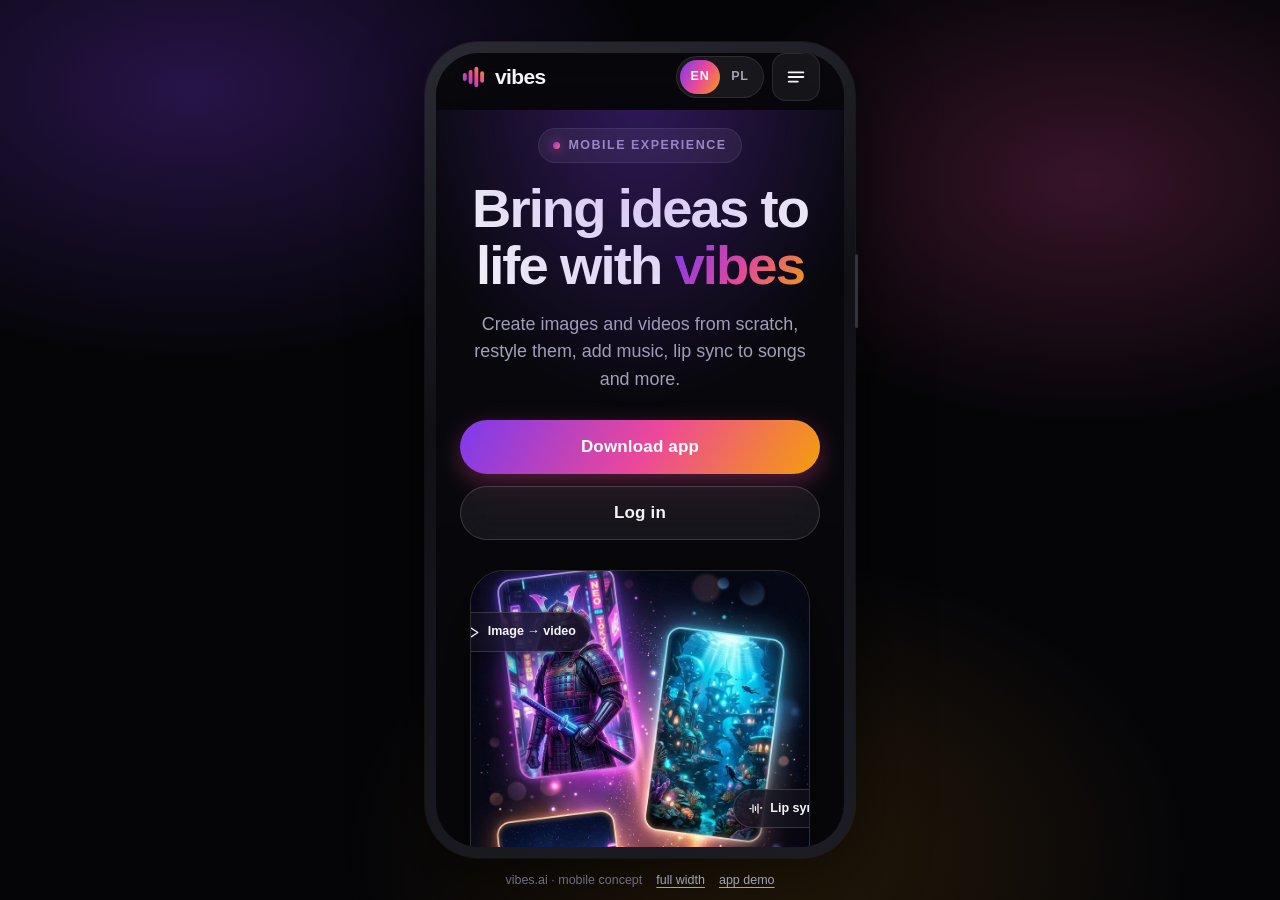
==== index.html @ 52ef62ce "Mobile-first rebuild of vibes.ai: landing + interactive app mock (EN/PL, PWA) - index.html: mobile l" ====
<!doctype html>
<html lang="en">
<head>
  <meta charset="utf-8" />
  <meta name="viewport" content="width=device-width, initial-scale=1, viewport-fit=cover" />
  <title>Vibes — bring ideas to life with vibes · mobile</title>
  <meta name="description" content="Vibes on your phone: create images and videos from scratch, restyle them, add music, lip sync to songs and more." />
  <meta name="theme-color" content="#08080c" />
  <meta name="color-scheme" content="dark" />

  <!-- PWA / home-screen -->
  <link rel="manifest" href="manifest.webmanifest" />
  <link rel="icon" type="image/png" sizes="192x192" href="images/icon-192.png" />
  <link rel="apple-touch-icon" href="images/apple-touch-icon.png" />
  <meta name="mobile-web-app-capable" content="yes" />
  <meta name="apple-mobile-web-app-capable" content="yes" />
  <meta name="apple-mobile-web-app-status-bar-style" content="black-translucent" />
  <meta name="apple-mobile-web-app-title" content="Vibes" />

  <!-- Social -->
  <meta property="og:type" content="website" />
  <meta property="og:title" content="Vibes — bring ideas to life with vibes" />
  <meta property="og:description" content="Create images and videos from scratch, restyle them, add music, lip sync to songs and more. Now mobile-first." />
  <meta property="og:image" content="images/hero.jpg" />

  <link rel="preload" as="image" href="images/hero.jpg" fetchpriority="high" />
  <link rel="stylesheet" href="css/base.css" />
  <link rel="stylesheet" href="css/landing.css" />
  <script defer src="js/i18n.js"></script>
  <script defer src="js/frame.js"></script>
  <script defer src="js/main.js"></script>
</head>

<body data-title-key="doc.title">
  <a class="skip-link" href="#main" data-i18n="skip">Skip to content</a>

  <div class="frame-stage">
    <div class="device">
      <div class="device__screen">

        <!-- ================= Top bar ================= -->
        <header class="topbar">
          <a class="brand" href="#top" aria-label="Vibes — home">
            <svg viewBox="0 0 32 32" fill="none" aria-hidden="true">
              <defs>
                <linearGradient id="lgTop" x1="2" y1="30" x2="30" y2="2" gradientUnits="userSpaceOnUse">
                  <stop stop-color="#7c3aed"/><stop offset=".55" stop-color="#ec4899"/><stop offset="1" stop-color="#f59e0b"/>
                </linearGradient>
              </defs>
              <rect x="3.5" y="11" width="4.8" height="10" rx="2.4" fill="url(#lgTop)"/>
              <rect x="10.6" y="7.5" width="4.8" height="17" rx="2.4" fill="url(#lgTop)"/>
              <rect x="17.7" y="3.5" width="4.8" height="25" rx="2.4" fill="url(#lgTop)"/>
              <rect x="24.8" y="9" width="4.8" height="14" rx="2.4" fill="url(#lgTop)"/>
            </svg>
            <span class="brand__word">vibes</span>
          </a>

          <div class="topbar__actions">
            <div class="lang" role="group" aria-label="Language / Język">
              <button type="button" data-lang="en" aria-pressed="true">EN</button>
              <button type="button" data-lang="pl" aria-pressed="false">PL</button>
            </div>
            <button class="icon-btn" id="menuBtn" type="button" data-i18n-aria="topbar.menuAria" aria-label="Open menu">
              <svg viewBox="0 0 24 24" fill="none" stroke="currentColor" stroke-width="2" stroke-linecap="round" aria-hidden="true">
                <path d="M4 7h16M4 12h16M4 17h10"/>
              </svg>
            </button>
          </div>

          <div class="progress" aria-hidden="true"><i></i></div>
        </header>

        <main id="main">
          <!-- ================= Hero ================= -->
          <section class="hero" id="top">
            <span class="hero__kicker reveal"><i class="dot" aria-hidden="true"></i><span data-i18n="hero.kicker">Mobile experience</span></span>
            <h1 class="reveal" data-i18n-html="hero.title">Bring ideas to life with <span class="grad-text">vibes</span></h1>
            <p class="reveal" data-i18n="hero.sub">Create images and videos from scratch, restyle them, add music, lip sync to songs and more.</p>

            <div class="hero__cta reveal">
              <a class="btn btn--primary" href="#download" data-i18n="hero.ctaDownload">Download app</a>
              <a class="btn btn--ghost" href="app.html" data-i18n="hero.ctaLogin">Log in</a>
            </div>

            <figure class="hero__art reveal">
              <span class="float-chip float-chip--1">
                <svg viewBox="0 0 24 24" fill="none" stroke="currentColor" stroke-width="2" stroke-linecap="round" stroke-linejoin="round" aria-hidden="true"><path d="M5 3l14 9-14 9V3z"/></svg>
                <span data-i18n="hero.chip1">Image → video</span>
              </span>
              <span class="float-chip float-chip--2">
                <svg viewBox="0 0 24 24" fill="none" stroke="currentColor" stroke-width="2" stroke-linecap="round" aria-hidden="true"><path d="M3 12h2m3-6v12m4-9v6m4-10v14m4-8h2"/></svg>
                <span data-i18n="hero.chip2">Lip sync</span>
              </span>
              <span class="float-chip float-chip--3">
                <svg viewBox="0 0 24 24" fill="none" stroke="currentColor" stroke-width="2" stroke-linecap="round" stroke-linejoin="round" aria-hidden="true"><path d="M9 18V5l10-2v13"/><circle cx="6.5" cy="18" r="2.5"/><circle cx="16.5" cy="16" r="2.5"/></svg>
                <span data-i18n="hero.chip3">Add music</span>
              </span>
              <img src="images/hero.jpg" width="768" height="1376" alt="Collage of AI-generated scenes: neon samurai, underwater city, retro car and an astronaut" fetchpriority="high" decoding="async" />
            </figure>

            <div class="hero__scroll" aria-hidden="true">
              <span data-i18n="hero.scroll">Scroll</span>
              <svg viewBox="0 0 24 24" fill="none" stroke="currentColor" stroke-width="2" stroke-linecap="round" stroke-linejoin="round"><path d="M12 5v14m0 0l-6-6m6 6l6-6"/></svg>
            </div>
          </section>

          <!-- ================= Community rail ================= -->
          <section class="section" aria-labelledby="railTitle">
            <span class="section__label reveal" data-i18n="rail.label">Fresh from the community</span>
            <h2 id="railTitle" class="sr" data-i18n="rail.title">Community gallery</h2>
            <div class="rail reveal" role="list" aria-label="Community creations">
              <figure class="rail-card" role="listitem">
                <img src="images/feed-1.jpg" width="768" height="1376" loading="lazy" decoding="async" alt="Bioluminescent jellyfish drifting over a neon Tokyo street" />
                <figcaption><b data-i18n="rail.c1.t">Bioluminescent jellyfish over neon Tokyo</b><span class="vibe-tag" data-i18n="rail.tagVideo">Video</span></figcaption>
              </figure>
              <figure class="rail-card" role="listitem">
                <img src="images/feed-2.jpg" width="768" height="1376" loading="lazy" decoding="async" alt="Kitten in a spacesuit floating in a pastel nebula" />
                <figcaption><b data-i18n="rail.c2.t">Astronaut kitten in a pastel nebula</b><span class="vibe-tag" data-i18n="rail.tagImage">Image</span></figcaption>
              </figure>
              <figure class="rail-card" role="listitem">
                <img src="images/feed-3.jpg" width="768" height="1376" loading="lazy" decoding="async" alt="Chrome retro sports car on a sunset desert highway" />
                <figcaption><b data-i18n="rail.c3.t">Chrome coupe, sunset highway</b><span class="vibe-tag" data-i18n="rail.tagVideo">Video</span></figcaption>
              </figure>
              <figure class="rail-card" role="listitem">
                <img src="images/feed-4.jpg" width="768" height="1376" loading="lazy" decoding="async" alt="Iridescent crystal flower blooming on black background" />
                <figcaption><b data-i18n="rail.c4.t">Crystal bloom, macro</b><span class="vibe-tag" data-i18n="rail.tagImage">Image</span></figcaption>
              </figure>
            </div>
            <div class="rail-dots" aria-hidden="true"></div>
            <p class="swipe-hint" data-i18n="rail.hint">Swipe to explore</p>
          </section>

          <!-- ================= Ingredients ================= -->
          <section class="section" id="ingredients" aria-labelledby="f1t">
            <span class="section__label reveal" data-i18n="f1.label">Ingredients</span>
            <h2 id="f1t" class="reveal" data-i18n="f1.title">Create and reuse ingredients</h2>
            <p class="lead reveal" data-i18n="f1.text">Match the look and feel of any image or video by referencing the style, character or object. Turn references into reusable ingredients for a consistent story.</p>
            <figure class="section__media reveal">
              <img src="images/ingredients.jpg" width="1408" height="768" loading="lazy" decoding="async" alt="The same red-haired character rendered in four consistent styles" />
            </figure>
            <div class="chips reveal">
              <span class="chip" data-i18n="f1.chip1">Style match</span>
              <span class="chip" data-i18n="f1.chip2">Characters</span>
              <span class="chip" data-i18n="f1.chip3">Objects</span>
              <span class="chip" data-i18n="f1.chip4">Reusable</span>
            </div>
          </section>

          <!-- ================= Timeline ================= -->
          <section class="section" id="timeline" aria-labelledby="f2t">
            <span class="section__label reveal" data-i18n="f2.label">Timeline</span>
            <h2 id="f2t" class="reveal" data-i18n="f2.title">Get more precision and control</h2>
            <p class="lead reveal" data-i18n="f2.text">Realize your vision by creating cinematic media and stitching together images, videos, text, music, voiceover and more.</p>
            <figure class="section__media reveal">
              <img src="images/timeline.jpg" width="1408" height="768" loading="lazy" decoding="async" alt="Mobile editing timeline with filmstrip clips and audio waveform" />
            </figure>
            <div class="chips reveal">
              <span class="chip" data-i18n="f2.chip1">Images</span>
              <span class="chip" data-i18n="f2.chip2">Video</span>
              <span class="chip" data-i18n="f2.chip3">Text</span>
              <span class="chip" data-i18n="f2.chip4">Music</span>
              <span class="chip" data-i18n="f2.chip5">Voiceover</span>
            </div>
          </section>

          <!-- ================= Workflows ================= -->
          <section class="section" id="workflows" aria-labelledby="f3t">
            <span class="section__label reveal" data-i18n="f3.label">Workflows</span>
            <h2 id="f3t" class="reveal" data-i18n="f3.title">Streamline your workflows</h2>
            <p class="lead reveal" data-i18n="f3.text">Use tools built for creators, with creators. Optimize your workflow with a projects-based layout. Once you’re ready, share your creations on the Vibes app.</p>
            <figure class="section__media reveal">
              <img src="images/workflows.jpg" width="1408" height="768" loading="lazy" decoding="async" alt="Phone showing a dark projects dashboard with artwork thumbnails" />
            </figure>
            <div class="chips reveal">
              <span class="chip" data-i18n="f3.chip1">Projects</span>
              <span class="chip" data-i18n="f3.chip2">Sharing</span>
              <span class="chip" data-i18n="f3.chip3">Creator tools</span>
            </div>
          </section>

          <!-- ================= Mobile perks ================= -->
          <section class="section" id="mobile" aria-labelledby="pk">
            <span class="section__label reveal" data-i18n="perks.label">Built for phones</span>
            <h2 id="pk" class="reveal" data-i18n="perks.title">A mobile experience, not a shrunken site</h2>
            <p class="lead reveal" data-i18n="perks.sub">Every screen is designed thumb-first: reachable controls, native gestures and zero hover-only tricks.</p>

            <div class="perks">
              <article class="perk reveal">
                <span class="perk__icon" aria-hidden="true">
                  <svg viewBox="0 0 24 24" fill="none" stroke="currentColor" stroke-width="1.8" stroke-linecap="round" stroke-linejoin="round"><path d="M8 13V5.5a1.5 1.5 0 013 0V12m0-1.5a1.5 1.5 0 013 0V12m0-1a1.5 1.5 0 013 0v3.5a6 6 0 01-6 6h-1.6a6 6 0 01-4.7-2.3L4 15.4a1.6 1.6 0 012.5-2L8 15"/></svg>
                </span>
                <div><h3 data-i18n="perks.p1t">One-thumb reach</h3><p data-i18n="perks.p1d">Primary actions live in the thumb zone — a bottom bar and generous 48 px touch targets.</p></div>
              </article>
              <article class="perk reveal">
                <span class="perk__icon" aria-hidden="true">
                  <svg viewBox="0 0 24 24" fill="none" stroke="currentColor" stroke-width="1.8" stroke-linecap="round" stroke-linejoin="round"><path d="M4 8h12m0 0l-3-3m3 3l-3 3M20 16H8m0 0l3-3m-3 3l3 3"/></svg>
                </span>
                <div><h3 data-i18n="perks.p2t">Swipe-native</h3><p data-i18n="perks.p2d">Feeds and carousels use native scroll snapping with momentum; nothing depends on hover.</p></div>
              </article>
              <article class="perk reveal">
                <span class="perk__icon" aria-hidden="true">
                  <svg viewBox="0 0 24 24" fill="none" stroke="currentColor" stroke-width="1.8" stroke-linecap="round" stroke-linejoin="round"><path d="M12 3v12m0 0l-4-4m4 4l4-4M4 17v2a2 2 0 002 2h12a2 2 0 002-2v-2"/></svg>
                </span>
                <div><h3 data-i18n="perks.p3t">Installable</h3><p data-i18n="perks.p3d">Add Vibes to your home screen for a full-screen, app-like experience — it even works offline.</p></div>
              </article>
              <article class="perk reveal">
                <span class="perk__icon" aria-hidden="true">
                  <svg viewBox="0 0 24 24" fill="none" stroke="currentColor" stroke-width="1.8" stroke-linecap="round" stroke-linejoin="round"><rect x="7" y="2.5" width="10" height="19" rx="3"/><path d="M10.5 4.5h3"/></svg>
                </span>
                <div><h3 data-i18n="perks.p4t">Notch-aware</h3><p data-i18n="perks.p4d">Layout respects safe-area insets, notches and rotates gracefully to landscape.</p></div>
              </article>
            </div>
          </section>

          <!-- ================= App demo ================= -->
          <section class="section" id="demo" aria-labelledby="dt">
            <div class="demo-card reveal">
              <span class="section__label" data-i18n="demo.label">Live demo</span>
              <h2 id="dt" data-i18n="demo.title">Try the mobile app right now</h2>
              <p data-i18n="demo.text">An interactive mock of the Vibes app: a snapping feed, a create screen with a simulated render, projects and a profile — all in your browser.</p>
              <a class="btn btn--primary" href="app.html" data-i18n="demo.cta">Open app demo</a>
              <span class="demo-card__phone" aria-hidden="true"><img src="images/feed-2.jpg" width="768" height="1376" loading="lazy" alt="" /></span>
            </div>
          </section>

          <!-- ================= Final CTA ================= -->
          <section class="cta" id="download" aria-labelledby="ct">
            <h2 id="ct" class="reveal" data-i18n="cta.title">Welcome to Vibes.ai</h2>
            <p class="reveal" data-i18n="cta.sub">Your pocket studio for images, video and sound.</p>
            <a class="btn btn--primary btn--block reveal" href="app.html" data-i18n="cta.btn">Download app</a>
            <div class="cta__stores reveal"><span data-i18n="cta.stores">iOS · Android · Web</span></div>
          </section>
        </main>

        <!-- ================= Footer ================= -->
        <footer class="footer">
          <nav class="footer__grid" aria-label="Footer">
            <a href="#" data-i18n="footer.privacy">Privacy</a>
            <a href="#" data-i18n="footer.terms">Terms</a>
            <a href="#" data-i18n="footer.cookies">Cookies</a>
            <a href="#" data-i18n="footer.help">Help</a>
          </nav>
          <p class="footer__note" data-i18n="footer.note">Unofficial mobile concept of vibes.ai built as a demo. Not affiliated with Meta.</p>
          <p class="footer__meta">
            <svg viewBox="0 0 32 32" fill="none" aria-hidden="true">
              <rect x="3.5" y="11" width="4.8" height="10" rx="2.4" fill="#6d6d80"/>
              <rect x="10.6" y="7.5" width="4.8" height="17" rx="2.4" fill="#6d6d80"/>
              <rect x="17.7" y="3.5" width="4.8" height="25" rx="2.4" fill="#6d6d80"/>
              <rect x="24.8" y="9" width="4.8" height="14" rx="2.4" fill="#6d6d80"/>
            </svg>
            <span data-i18n="footer.rights">© 2026 Vibes. All rights reserved.</span>
          </p>
        </footer>

        <!-- ================= Sticky dock ================= -->
        <div class="dock" role="region" aria-label="Download">
          <div class="dock__inner">
            <a class="btn btn--primary" href="#download" data-i18n="dock.btn">Download app</a>
            <span class="dock__note" data-i18n="dock.note">Free</span>
          </div>
        </div>

        <!-- ================= Cookie sheet ================= -->
        <div class="cookie" hidden role="region" aria-label="Cookies">
          <div class="cookie__panel">
            <p data-i18n-html="cookie.text">We use cookies that are essential to operate and provide our services. Learn more about our <a href="#" rel="noopener">Cookies Notice</a>.</p>
            <div class="cookie__actions">
              <button class="btn btn--primary" type="button" data-cookie-accept data-i18n="cookie.btn">Continue</button>
            </div>
          </div>
        </div>

      </div><!-- /.device__screen -->
    </div><!-- /.device -->
  </div><!-- /.frame-stage -->

  <!-- ================= Menu sheet ================= -->
  <div class="sheet" id="menuSheet" hidden>
    <div class="sheet__backdrop" data-close></div>
    <div class="sheet__panel" role="dialog" aria-modal="true" aria-label="Menu">
      <div class="sheet__head">
        <span class="brand__word grad-text">vibes</span>
        <button class="icon-btn" type="button" data-close aria-label="Close menu">
          <svg viewBox="0 0 24 24" fill="none" stroke="currentColor" stroke-width="2" stroke-linecap="round" aria-hidden="true"><path d="M6 6l12 12M18 6L6 18"/></svg>
        </button>
      </div>
      <nav aria-label="Main">
        <a href="#ingredients"><span data-i18n="f1.label">Ingredients</span><svg viewBox="0 0 24 24" fill="none" stroke="currentColor" stroke-width="2" stroke-linecap="round" stroke-linejoin="round" aria-hidden="true"><path d="M9 6l6 6-6 6"/></svg></a>
        <a href="#timeline"><span data-i18n="f2.label">Timeline</span><svg viewBox="0 0 24 24" fill="none" stroke="currentColor" stroke-width="2" stroke-linecap="round" stroke-linejoin="round" aria-hidden="true"><path d="M9 6l6 6-6 6"/></svg></a>
        <a href="#workflows"><span data-i18n="f3.label">Workflows</span><svg viewBox="0 0 24 24" fill="none" stroke="currentColor" stroke-width="2" stroke-linecap="round" stroke-linejoin="round" aria-hidden="true"><path d="M9 6l6 6-6 6"/></svg></a>
        <a href="#mobile"><span data-i18n="perks.label">Built for phones</span><svg viewBox="0 0 24 24" fill="none" stroke="currentColor" stroke-width="2" stroke-linecap="round" stroke-linejoin="round" aria-hidden="true"><path d="M9 6l6 6-6 6"/></svg></a>
        <a href="app.html"><span data-i18n="demo.cta">Open app demo</span><svg viewBox="0 0 24 24" fill="none" stroke="currentColor" stroke-width="2" stroke-linecap="round" stroke-linejoin="round" aria-hidden="true"><path d="M9 6l6 6-6 6"/></svg></a>
      </nav>
      <div class="sheet__foot">
        <div class="sheet__lang">
          <span data-i18n="menu.langLabel">Language</span>
          <div class="lang" role="group" aria-label="Language / Język">
            <button type="button" data-lang="en" aria-pressed="true">EN</button>
            <button type="button" data-lang="pl" aria-pressed="false">PL</button>
          </div>
        </div>
        <a class="btn btn--ghost" href="#" data-i18n="menu.login">Log in</a>
        <a class="btn btn--primary" href="#download" data-close data-i18n="menu.download">Download app</a>
      </div>
    </div>
  </div>

  <div class="frame-caption" aria-hidden="true">
    <span>vibes.ai · mobile concept</span>
    <a href="?noframe=1">full width</a>
    <a href="app.html">app demo</a>
  </div>
</body>
</html>
---- css/base.css ----
/* ==========================================================================
   Vibes · Mobile — base.css
   Design tokens, reset, shared components and the desktop "phone frame".
   Mobile-first: the base rules ARE the phone layout. Larger screens only
   add the device bezel around the very same layout.
   ========================================================================== */

/* ---------- Tokens ---------- */
:root {
  --bg: #08080c;
  --bg-elev: #0f0f16;
  --card: #14141d;
  --card-2: #1a1a26;
  --line: rgba(255, 255, 255, 0.09);
  --line-strong: rgba(255, 255, 255, 0.16);

  --text: #f5f5f8;
  --muted: #a2a2b6;
  --faint: #6d6d80;

  --v1: #7c3aed; /* violet  */
  --v2: #ec4899; /* magenta */
  --v3: #f59e0b; /* amber   */
  --grad: linear-gradient(120deg, var(--v1), var(--v2) 52%, var(--v3));
  --grad-soft: linear-gradient(120deg, rgba(124, 58, 237, 0.22), rgba(236, 72, 153, 0.18) 52%, rgba(245, 158, 11, 0.14));

  --r-sm: 12px;
  --r-md: 18px;
  --r-lg: 26px;
  --r-xl: 34px;

  --tap: 48px;               /* minimum touch target            */
  --gap: 16px;
  --pad: clamp(16px, 5vw, 24px);

  --safe-t: env(safe-area-inset-top, 0px);
  --safe-b: env(safe-area-inset-bottom, 0px);
  --safe-l: env(safe-area-inset-left, 0px);
  --safe-r: env(safe-area-inset-right, 0px);

  --shadow-1: 0 10px 30px rgba(0, 0, 0, 0.45);
  --shadow-2: 0 24px 70px rgba(0, 0, 0, 0.6);
  --blur: saturate(160%) blur(18px);

  --font: -apple-system, BlinkMacSystemFont, "Segoe UI Variable", "Segoe UI",
          Inter, Roboto, "Helvetica Neue", Arial, sans-serif;

  /* Desktop phone-frame geometry, written by js/main.js when framed. */
  --frame-top: 0px;
  --frame-left: 0px;
  --frame-w: 100vw;
  --frame-h: 100vh;
}

/* ---------- Reset-ish ---------- */
*, *::before, *::after { box-sizing: border-box; }

html {
  -webkit-text-size-adjust: 100%;
  text-size-adjust: 100%;
  scroll-behavior: smooth;
}

body {
  margin: 0;
  background: var(--bg);
  color: var(--text);
  font-family: var(--font);
  font-size: 16px;
  line-height: 1.55;
  -webkit-font-smoothing: antialiased;
  -webkit-tap-highlight-color: transparent;
  overflow-x: hidden;
}

img, svg, video { display: block; max-width: 100%; }

h1, h2, h3, p { margin: 0; }
ul { margin: 0; padding: 0; list-style: none; }
a { color: inherit; text-decoration: none; }
button { font: inherit; color: inherit; background: none; border: 0; padding: 0; cursor: pointer; }

:focus-visible {
  outline: 2px solid var(--v2);
  outline-offset: 3px;
  border-radius: 6px;
}

::selection { background: rgba(236, 72, 153, 0.4); }

@media (prefers-reduced-motion: reduce) {
  html { scroll-behavior: auto; }
  *, *::before, *::after {
    animation-duration: 0.001ms !important;
    animation-iteration-count: 1 !important;
    transition-duration: 0.001ms !important;
  }
}

/* Screen-reader only */
.sr {
  position: absolute; width: 1px; height: 1px;
  margin: -1px; padding: 0; border: 0;
  clip-path: inset(50%); overflow: hidden; white-space: nowrap;
}

.skip-link {
  position: fixed; top: 8px; left: 8px; z-index: 200;
  padding: 10px 16px; border-radius: 999px;
  background: var(--card-2); border: 1px solid var(--line-strong);
  transform: translateY(-200%);
  transition: transform 0.2s ease;
}
.skip-link:focus-visible { transform: none; }

/* ---------- Shared components ---------- */

/* Gradient text */
.grad-text {
  background: var(--grad);
  -webkit-background-clip: text;
  background-clip: text;
  color: transparent;
}

/* Buttons — 48px+ tall, thumb friendly */
.btn {
  display: inline-flex; align-items: center; justify-content: center; gap: 10px;
  min-height: var(--tap);
  padding: 12px 22px;
  border-radius: 999px;
  font-weight: 650; font-size: 16px; letter-spacing: 0.01em;
  transition: transform 0.15s ease, filter 0.2s ease, background-color 0.2s ease, border-color 0.2s ease;
  user-select: none; -webkit-user-select: none;
  touch-action: manipulation;
}
.btn:active { transform: scale(0.97); }

.btn--primary {
  background: var(--grad);
  color: #fff;
  box-shadow: 0 8px 24px rgba(236, 72, 153, 0.35);
}
.btn--primary:active { filter: brightness(1.12); }

.btn--ghost {
  background: rgba(255, 255, 255, 0.06);
  border: 1px solid var(--line-strong);
  backdrop-filter: var(--blur);
  -webkit-backdrop-filter: var(--blur);
}

.btn--block { width: 100%; }

/* Chips */
.chip {
  display: inline-flex; align-items: center; gap: 8px;
  min-height: 38px; padding: 8px 16px;
  border-radius: 999px;
  background: rgba(255, 255, 255, 0.06);
  border: 1px solid var(--line);
  font-size: 14px; font-weight: 550; color: var(--muted);
  white-space: nowrap;
}
.chip[aria-pressed="true"], .chip.is-on {
  background: var(--grad-soft);
  border-color: rgba(236, 72, 153, 0.55);
  color: var(--text);
}

/* Cards */
.card {
  background: linear-gradient(180deg, var(--card), var(--bg-elev));
  border: 1px solid var(--line);
  border-radius: var(--r-lg);
  overflow: hidden;
}

/* Language segmented control */
.lang {
  display: inline-flex; align-items: center;
  padding: 3px; border-radius: 999px;
  background: rgba(255, 255, 255, 0.07);
  border: 1px solid var(--line);
}
.lang button {
  min-width: 40px; min-height: 34px; padding: 0 10px;
  border-radius: 999px;
  font-size: 12.5px; font-weight: 700; letter-spacing: 0.06em;
  color: var(--muted);
  transition: background-color 0.2s ease, color 0.2s ease;
}
.lang button[aria-pressed="true"] {
  background: var(--grad);
  color: #fff;
}

/* Scroll reveal */
.reveal { opacity: 0; transform: translateY(22px); transition: opacity 0.6s ease, transform 0.6s cubic-bezier(0.2, 0.7, 0.2, 1); }
.reveal.is-in { opacity: 1; transform: none; }

/* Horizontal snap rail */
.rail {
  display: flex; gap: 12px;
  overflow-x: auto;
  scroll-snap-type: x mandatory;
  -webkit-overflow-scrolling: touch;
  overscroll-behavior-x: contain;
  scrollbar-width: none;
  padding: 4px var(--pad) 10px;
  margin-inline: calc(var(--pad) * -1);
}
.rail::-webkit-scrollbar { display: none; }
.rail > * { scroll-snap-align: center; flex: 0 0 min(72vw, 300px); }

.rail-dots { display: flex; justify-content: center; gap: 8px; margin-top: 14px; }
.rail-dots i {
  width: 7px; height: 7px; border-radius: 999px;
  background: var(--line-strong);
  transition: width 0.25s ease, background-color 0.25s ease;
}
.rail-dots i.is-on { width: 22px; background: var(--grad); }

/* ---------- Desktop phone frame ----------
   On wide screens the exact same mobile layout is presented inside a
   device bezel, so reviewers immediately see "this is the phone version".
   ?noframe=1 (html.no-frame) opts out.                            */
.framed body {
  height: 100vh;
  height: 100dvh;
  overflow: hidden;
  background:
    radial-gradient(60% 50% at 15% 10%, rgba(124, 58, 237, 0.28), transparent 60%),
    radial-gradient(50% 45% at 85% 20%, rgba(236, 72, 153, 0.22), transparent 60%),
    radial-gradient(55% 55% at 60% 95%, rgba(245, 158, 11, 0.14), transparent 60%),
    #050508;
}

.framed .frame-stage {
  height: 100vh;
  height: 100dvh;
  display: grid;
  place-items: center;
  gap: 0;
  padding: 18px;
}

.framed .device {
  position: relative;
  width: min(430px, 100%);
  height: min(920px, calc(100vh - 84px));
  height: min(920px, calc(100dvh - 84px));
  padding: 11px;
  border-radius: 54px;
  background: linear-gradient(160deg, #2a2a33, #101015 40%, #1c1c24);
  box-shadow: var(--shadow-2), 0 0 0 1px rgba(255, 255, 255, 0.08);
}
.framed .device::after {           /* side button */
  content: ""; position: absolute; right: -3px; top: 26%;
  width: 3px; height: 74px; border-radius: 3px;
  background: #33333d;
}
.framed .device__screen {
  height: 100%;
  border-radius: 43px;
  overflow-y: auto;
  overflow-x: hidden;
  overscroll-behavior: none;
  background: var(--bg);
  scrollbar-width: none;
  position: relative;
  isolation: isolate;
}
.framed .device__screen::-webkit-scrollbar { display: none; }

.framed .frame-caption {
  position: fixed; left: 0; right: 0; bottom: 10px;
  display: flex; justify-content: center; gap: 14px; align-items: center;
  font-size: 12.5px; color: var(--faint);
  pointer-events: none;
}
.framed .frame-caption a { pointer-events: auto; color: var(--muted); text-decoration: underline; text-underline-offset: 3px; }

/* Unframed (real phones): the stage is a transparent pass-through. */
.frame-stage { display: contents; }
.frame-caption { display: none; }
.framed .frame-caption { display: flex; }
---- css/landing.css ----
/* ==========================================================================
   Vibes · Mobile — landing.css
   The mobile-first marketing page (index.html).
   ========================================================================== */

/* ---------- Top bar ---------- */
.topbar {
  position: sticky; top: 0; z-index: 60;
  display: flex; align-items: center; justify-content: space-between; gap: 12px;
  min-height: calc(56px + var(--safe-t));
  padding: var(--safe-t) calc(var(--pad) + var(--safe-r)) 8px calc(var(--pad) + var(--safe-l));
  background: rgba(8,8,12,.78);
  background: color-mix(in srgb, var(--bg) 78%, transparent);
  backdrop-filter: var(--blur);
  -webkit-backdrop-filter: var(--blur);
  border-bottom: 1px solid transparent;
  transition: border-color 0.3s ease;
}
.topbar.is-stuck { border-bottom-color: var(--line); }

.brand { display: inline-flex; align-items: center; gap: 9px; min-height: var(--tap); }
.brand svg { width: 26px; height: 26px; }
.brand__word {
  font-size: 21px; font-weight: 800; letter-spacing: -0.03em;
}
.brand__word b { font-weight: 800; }

.topbar__actions { display: flex; align-items: center; gap: 8px; }

.icon-btn {
  display: inline-grid; place-items: center;
  width: var(--tap); height: var(--tap);
  border-radius: 14px;
  background: rgba(255, 255, 255, 0.06);
  border: 1px solid var(--line);
  transition: background-color 0.2s ease;
}
.icon-btn:active { background: rgba(255, 255, 255, 0.12); }
.icon-btn svg { width: 22px; height: 22px; }

/* scroll progress */
.progress {
  position: absolute; left: 0; right: 0; bottom: -1px; height: 2px;
  background: transparent;
}
.progress i {
  display: block; height: 100%; width: 0%;
  background: var(--grad);
  border-radius: 2px;
}

/* ---------- Hero ---------- */
.hero {
  position: relative;
  padding: calc(18px + var(--safe-t)) var(--pad) 26px;
  text-align: center;
  overflow: hidden;
}
.hero::before {
  content: ""; position: absolute; inset: -30% -20% auto;
  height: 70%;
  background: radial-gradient(60% 60% at 50% 40%, rgba(124, 58, 237, 0.35), transparent 70%);
  filter: blur(10px);
  pointer-events: none;
}

.hero__kicker {
  display: inline-flex; align-items: center; gap: 8px;
  padding: 7px 14px; border-radius: 999px;
  background: rgba(255, 255, 255, 0.07);
  border: 1px solid var(--line);
  font-size: 12.5px; font-weight: 650; letter-spacing: 0.12em; text-transform: uppercase;
  color: var(--muted);
}
.hero__kicker .dot { width: 7px; height: 7px; border-radius: 50%; background: var(--grad); box-shadow: 0 0 12px var(--v2); }

.hero h1 {
  margin-top: 18px;
  font-size: clamp(2.35rem, 10.5vw, 3.4rem);
  line-height: 1.04;
  letter-spacing: -0.035em;
  font-weight: 800;
  text-wrap: balance;
}

.hero p {
  margin: 16px auto 0;
  max-width: 34ch;
  color: var(--muted);
  font-size: clamp(1rem, 4.4vw, 1.12rem);
}

.hero__cta {
  margin-top: 26px;
  display: grid; gap: 12px;
}
.hero__cta .btn { min-height: 54px; font-size: 17px; }

.hero__art {
  position: relative;
  margin: 30px auto 0;
  max-width: 340px;
  border-radius: var(--r-xl);
  overflow: hidden;
  border: 1px solid var(--line-strong);
  box-shadow: var(--shadow-2);
  aspect-ratio: 3 / 4.6;
}
.hero__art img { width: 100%; height: 100%; object-fit: cover; }
.hero__art::after {
  content: ""; position: absolute; inset: 0;
  background: linear-gradient(180deg, transparent 55%, rgba(8, 8, 12, 0.75));
}

/* floating mini chips over hero art */
.float-chip {
  position: absolute; z-index: 2;
  display: inline-flex; align-items: center; gap: 7px;
  padding: 9px 14px; border-radius: 999px;
  background: rgba(16,16,24,.72);
  background: color-mix(in srgb, #101018 72%, transparent);
  border: 1px solid var(--line-strong);
  backdrop-filter: var(--blur);
  -webkit-backdrop-filter: var(--blur);
  font-size: 12.5px; font-weight: 650;
  box-shadow: var(--shadow-1);
  animation: bob 5s ease-in-out infinite;
}
.float-chip--1 { top: 8%; left: -6%; }
.float-chip--2 { top: 42%; right: -8%; animation-delay: -1.6s; }
.float-chip--3 { bottom: 9%; left: -4%; animation-delay: -3.1s; }
.float-chip svg { width: 15px; height: 15px; }

@keyframes bob {
  0%, 100% { transform: translateY(0); }
  50% { transform: translateY(-9px); }
}

.hero__scroll {
  margin: 22px auto 0;
  display: grid; justify-items: center; gap: 4px;
  color: var(--faint); font-size: 12px; letter-spacing: 0.14em; text-transform: uppercase;
}
.hero__scroll svg { width: 18px; height: 18px; animation: nudge 1.8s ease-in-out infinite; }
@keyframes nudge { 0%,100% { transform: translateY(0); opacity:.7 } 50% { transform: translateY(5px); opacity:1 } }

/* ---------- Section scaffolding ---------- */
section[id] { scroll-margin-top: 74px; }
.section { padding: 44px var(--pad); }
.section__label {
  display: inline-flex; align-items: center; gap: 8px;
  font-size: 12px; font-weight: 750; letter-spacing: 0.16em; text-transform: uppercase;
  color: var(--v2);
}
.section__label::before { content: ""; width: 22px; height: 2px; border-radius: 2px; background: var(--grad); }
.section h2 {
  margin-top: 12px;
  font-size: clamp(1.65rem, 7vw, 2.15rem);
  line-height: 1.12; letter-spacing: -0.028em; font-weight: 800;
  text-wrap: balance;
}
.section p.lead { margin-top: 12px; color: var(--muted); font-size: 16px; }

.section__media {
  margin-top: 22px;
  border-radius: var(--r-lg);
  overflow: hidden;
  border: 1px solid var(--line);
  box-shadow: var(--shadow-1);
  aspect-ratio: 16 / 10;
}
.section__media img { width: 100%; height: 100%; object-fit: cover; }

.chips { display: flex; flex-wrap: wrap; gap: 9px; margin-top: 18px; }

/* ---------- Community rail ---------- */
.rail-card { position: relative; border-radius: var(--r-lg); overflow: hidden; aspect-ratio: 9 / 14; border: 1px solid var(--line); background: var(--card); }
.rail-card img { width: 100%; height: 100%; object-fit: cover; transition: transform 0.5s ease; }
.rail-card figcaption {
  position: absolute; inset: auto 0 0 0; z-index: 2;
  padding: 34px 14px 12px;
  background: linear-gradient(180deg, transparent, rgba(8, 8, 12, 0.88));
  font-size: 13px; color: var(--muted);
  display: flex; align-items: center; justify-content: space-between; gap: 8px;
}
.rail-card figcaption b { color: var(--text); font-weight: 650; }
.rail-card .vibe-tag {
  padding: 4px 10px; border-radius: 999px; font-size: 11px; font-weight: 700;
  background: rgba(16,16,24,.65);
  background: color-mix(in srgb, #101018 65%, transparent);
  border: 1px solid var(--line-strong);
  backdrop-filter: var(--blur); -webkit-backdrop-filter: var(--blur);
  color: var(--text);
}
.swipe-hint {
  margin: 2px 0 0; text-align: center;
  color: var(--faint); font-size: 12px; letter-spacing: 0.08em;
}

/* ---------- Mobile perks ---------- */
.perks { display: grid; gap: 12px; margin-top: 22px; }
.perk {
  display: grid; grid-template-columns: 46px 1fr; gap: 14px; align-items: start;
  padding: 16px;
  border-radius: var(--r-md);
  background: linear-gradient(180deg, var(--card), var(--bg-elev));
  border: 1px solid var(--line);
}
.perk__icon {
  width: 46px; height: 46px; border-radius: 14px;
  display: grid; place-items: center;
  background: var(--grad-soft);
  border: 1px solid rgba(236, 72, 153, 0.35);
}
.perk__icon svg { width: 22px; height: 22px; }
.perk h3 { font-size: 15.5px; font-weight: 700; letter-spacing: -0.01em; }
.perk p { margin-top: 4px; color: var(--muted); font-size: 14px; }

/* ---------- App demo card ---------- */
.demo-card {
  position: relative; overflow: hidden;
  border-radius: var(--r-xl);
  padding: 26px 22px 24px;
  background:
    radial-gradient(90% 80% at 100% 0%, rgba(236, 72, 153, 0.28), transparent 55%),
    radial-gradient(80% 70% at 0% 100%, rgba(124, 58, 237, 0.3), transparent 55%),
    var(--card);
  border: 1px solid var(--line-strong);
  box-shadow: var(--shadow-1);
}
.demo-card h2 { font-size: clamp(1.5rem, 6.4vw, 1.9rem); }
.demo-card p { margin-top: 10px; color: var(--muted); }
.demo-card .btn { margin-top: 20px; }
.demo-card__phone {
  position: absolute; right: -34px; bottom: -18px;
  width: 132px; aspect-ratio: 9/16;
  border-radius: 22px; overflow: hidden;
  border: 1px solid var(--line-strong);
  box-shadow: var(--shadow-2);
  transform: rotate(8deg);
  opacity: 0.9;
}
.demo-card__phone img { width: 100%; height: 100%; object-fit: cover; }

/* ---------- Final CTA ---------- */
.cta { text-align: center; padding: 46px var(--pad) calc(56px + var(--safe-b)); }
.cta h2 { font-size: clamp(1.8rem, 8vw, 2.4rem); letter-spacing: -0.03em; font-weight: 800; text-wrap: balance; }
.cta p { margin: 12px auto 0; color: var(--muted); max-width: 30ch; }
.cta .btn { margin-top: 24px; min-height: 56px; font-size: 17px; }
.cta__stores { margin-top: 16px; display: flex; justify-content: center; gap: 10px; flex-wrap: wrap; color: var(--faint); font-size: 13px; }

/* ---------- Footer ---------- */
.footer {
  border-top: 1px solid var(--line);
  padding: 26px var(--pad) calc(96px + var(--safe-b));
  color: var(--faint); font-size: 13px;
}
.footer__grid { display: grid; gap: 8px; }
.footer a { color: var(--muted); }
.footer a:hover { color: var(--text); }
.footer__note { margin-top: 14px; line-height: 1.6; }
.footer__meta { margin-top: 10px; display: flex; gap: 6px; align-items: center; flex-wrap: wrap; }
.footer__meta svg { width: 16px; height: 16px; }

/* ---------- Sticky bottom dock ---------- */
.dock {
  position: sticky; bottom: 0; z-index: 55;
  margin-top: -84px;               /* overlay, don't push layout */
  padding: 14px var(--pad) calc(14px + var(--safe-b));
  padding-left: calc(var(--pad) + var(--safe-l));
  padding-right: calc(var(--pad) + var(--safe-r));
  background: linear-gradient(180deg, transparent, rgba(8,8,12,.88) 38%);
  background: linear-gradient(180deg, transparent, color-mix(in srgb, var(--bg) 88%, transparent) 38%);
  backdrop-filter: blur(14px); -webkit-backdrop-filter: blur(14px);
  transform: translateY(110%);
  transition: transform 0.35s cubic-bezier(0.2, 0.7, 0.2, 1), opacity 0.3s ease;
  opacity: 0;
  pointer-events: none;
}
.dock.is-visible { transform: none; opacity: 1; pointer-events: auto; }
body.has-cookie .dock { transform: translateY(110%) !important; opacity: 0 !important; pointer-events: none !important; }
.dock__inner { display: flex; gap: 10px; align-items: center; }
.dock__inner .btn { flex: 1; }
.dock__note { font-size: 12px; color: var(--muted); white-space: nowrap; }

/* ---------- Cookie sheet (sticky bottom, like a native sheet) ---------- */
.cookie {
  position: sticky; bottom: 0; z-index: 70;
  margin-top: -140px;
  padding: 0 var(--pad) calc(12px + var(--safe-b));
  pointer-events: none;
}
.cookie__panel {
  pointer-events: auto;
  border-radius: var(--r-lg);
  padding: 18px;
  background: rgba(26,26,38,.92);
  background: color-mix(in srgb, var(--card-2) 92%, transparent);
  border: 1px solid var(--line-strong);
  backdrop-filter: var(--blur); -webkit-backdrop-filter: var(--blur);
  box-shadow: var(--shadow-2);
  transform: translateY(120%);
  transition: transform 0.45s cubic-bezier(0.2, 0.7, 0.2, 1);
}
.cookie.is-open .cookie__panel { transform: none; }
.cookie__panel p { font-size: 13.5px; color: var(--muted); }
.cookie__panel a { text-decoration: underline; text-underline-offset: 3px; color: var(--text); }
.cookie__actions { display: flex; gap: 10px; margin-top: 14px; }
.cookie__actions .btn { flex: 1; min-height: 46px; }
.cookie[hidden] { display: none; }

/* ---------- Full-screen menu sheet ---------- */
.sheet { position: fixed; inset: 0; z-index: 90; }
.sheet[hidden] { display: none; }
.sheet__backdrop {
  position: absolute; inset: 0;
  background: rgba(4, 4, 8, 0.6);
  backdrop-filter: blur(6px); -webkit-backdrop-filter: blur(6px);
  opacity: 0; transition: opacity 0.3s ease;
}
.sheet__panel {
  position: absolute; inset: 0;
  display: flex; flex-direction: column;
  padding: calc(18px + var(--safe-t)) calc(var(--pad) + var(--safe-r)) calc(24px + var(--safe-b)) calc(var(--pad) + var(--safe-l));
  background: rgba(15,15,22,.94);
  background: color-mix(in srgb, var(--bg-elev) 94%, transparent);
  backdrop-filter: var(--blur); -webkit-backdrop-filter: var(--blur);
  transform: translateY(-14%);
  opacity: 0;
  transition: transform 0.35s cubic-bezier(0.2, 0.7, 0.2, 1), opacity 0.3s ease;
}
.sheet.is-open .sheet__backdrop { opacity: 1; }
.sheet.is-open .sheet__panel { transform: none; opacity: 1; }

.sheet__head { display: flex; align-items: center; justify-content: space-between; }
.sheet nav { margin-top: 26px; display: grid; gap: 4px; }
.sheet nav a {
  display: flex; align-items: center; justify-content: space-between;
  min-height: 58px;
  border-radius: var(--r-md);
  padding: 0 16px;
  font-size: 19px; font-weight: 700; letter-spacing: -0.02em;
  transition: background-color 0.2s ease;
}
.sheet nav a:active { background: rgba(255, 255, 255, 0.07); }
.sheet nav a svg { width: 18px; height: 18px; color: var(--faint); }
.sheet__foot { margin-top: auto; display: grid; gap: 12px; }
.sheet__lang { display: flex; align-items: center; justify-content: space-between; gap: 12px; }
.sheet__lang span { color: var(--muted); font-size: 14px; }

/* On desktop the sheet clips into the phone frame. */
.framed .sheet {
  inset: auto;
  top: var(--frame-top); left: var(--frame-left);
  width: var(--frame-w); height: var(--frame-h);
  border-radius: 43px; overflow: hidden;
}
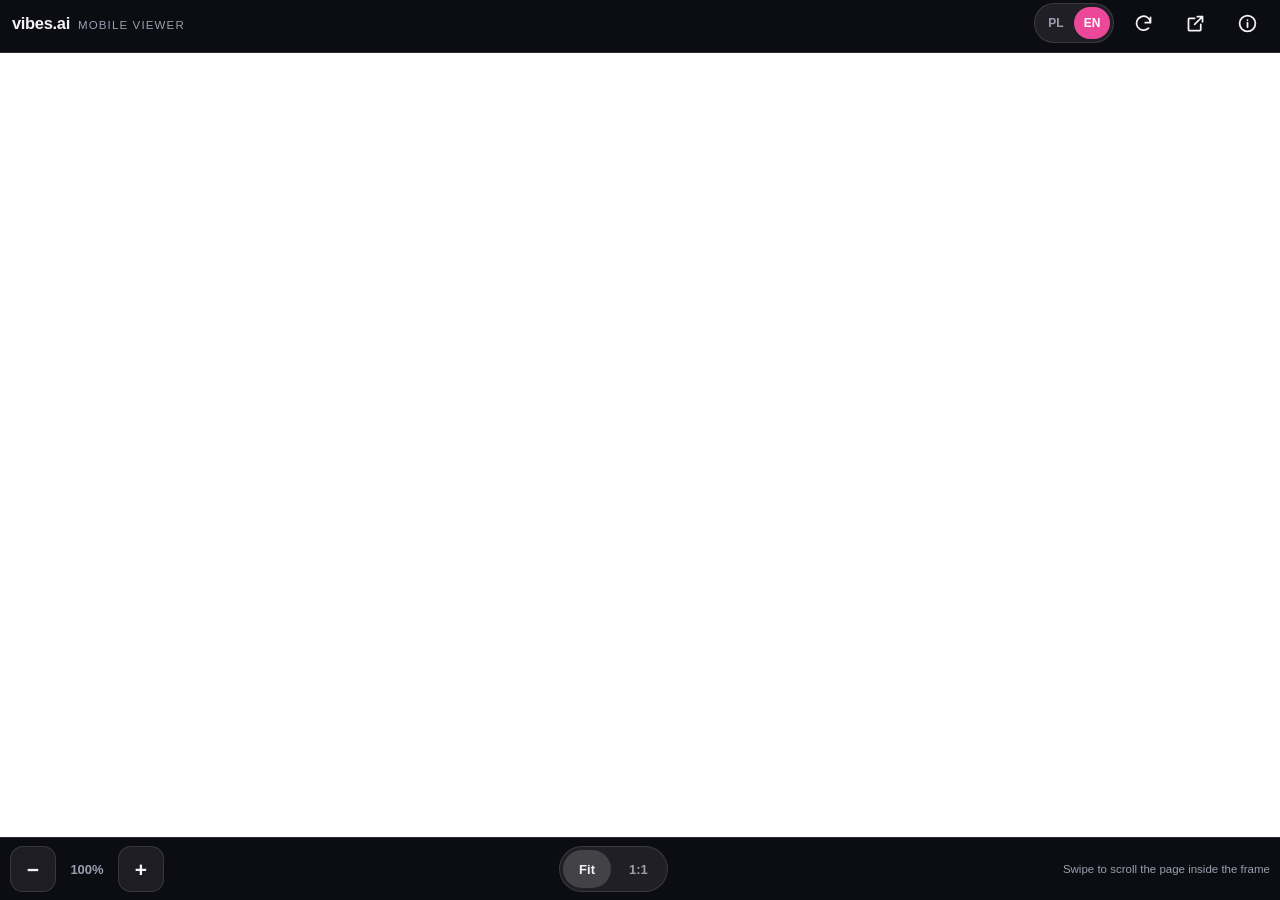
==== commit c4332ff9: "Replace concept copy with a live mobile wrapper for vibes.ai - remove generated landing/app mock (cs" ====
--- a/index.html
+++ b/index.html
@@ -1,314 +1,370 @@
 <!doctype html>
-<html lang="en">
+<html lang="pl">
 <head>
   <meta charset="utf-8" />
   <meta name="viewport" content="width=device-width, initial-scale=1, viewport-fit=cover" />
-  <title>Vibes — bring ideas to life with vibes · mobile</title>
-  <meta name="description" content="Vibes on your phone: create images and videos from scratch, restyle them, add music, lip sync to songs and more." />
-  <meta name="theme-color" content="#08080c" />
+  <title>vibes.ai · mobile viewer</title>
+  <meta name="description" content="Mobilna nakładka przeglądająca oryginalną stronę vibes.ai — bez kopii treści, strona ładowana jest na żywo z vibes.ai." />
+  <meta name="theme-color" content="#0b0b0f" />
   <meta name="color-scheme" content="dark" />
-
-  <!-- PWA / home-screen -->
-  <link rel="manifest" href="manifest.webmanifest" />
-  <link rel="icon" type="image/png" sizes="192x192" href="images/icon-192.png" />
-  <link rel="apple-touch-icon" href="images/apple-touch-icon.png" />
   <meta name="mobile-web-app-capable" content="yes" />
   <meta name="apple-mobile-web-app-capable" content="yes" />
   <meta name="apple-mobile-web-app-status-bar-style" content="black-translucent" />
-  <meta name="apple-mobile-web-app-title" content="Vibes" />
-
-  <!-- Social -->
-  <meta property="og:type" content="website" />
-  <meta property="og:title" content="Vibes — bring ideas to life with vibes" />
-  <meta property="og:description" content="Create images and videos from scratch, restyle them, add music, lip sync to songs and more. Now mobile-first." />
-  <meta property="og:image" content="images/hero.jpg" />
-
-  <link rel="preload" as="image" href="images/hero.jpg" fetchpriority="high" />
-  <link rel="stylesheet" href="css/base.css" />
-  <link rel="stylesheet" href="css/landing.css" />
-  <script defer src="js/i18n.js"></script>
-  <script defer src="js/frame.js"></script>
-  <script defer src="js/main.js"></script>
+  <link rel="icon" href="data:image/svg+xml,%3Csvg xmlns='http://www.w3.org/2000/svg' viewBox='0 0 32 32'%3E%3Crect width='32' height='32' rx='8' fill='%230b0b0f'/%3E%3Crect x='7' y='5' width='18' height='22' rx='3' fill='none' stroke='%23ec4899' stroke-width='2'/%3E%3Cpath d='M11 11h10M11 16h10M11 21h6' stroke='%23ec4899' stroke-width='2' stroke-linecap='round'/%3E%3C/svg%3E" />
+  <style>
+    :root {
+      --bg: #0b0b0f;
+      --bar: rgba(14, 14, 20, 0.92);
+      --line: rgba(255, 255, 255, 0.12);
+      --text: #f4f4f7;
+      --muted: #9d9db0;
+      --accent: #ec4899;
+      --safe-t: env(safe-area-inset-top, 0px);
+      --safe-b: env(safe-area-inset-bottom, 0px);
+      --safe-l: env(safe-area-inset-left, 0px);
+      --safe-r: env(safe-area-inset-right, 0px);
+      --tap: 46px;
+    }
+    *, *::before, *::after { box-sizing: border-box; }
+    html { -webkit-text-size-adjust: 100%; }
+    body {
+      margin: 0;
+      height: 100vh; height: 100dvh;
+      display: grid;
+      grid-template-rows: auto 1fr auto;
+      background: var(--bg);
+      color: var(--text);
+      font-family: -apple-system, BlinkMacSystemFont, "Segoe UI", Inter, Roboto, Helvetica, Arial, sans-serif;
+      overscroll-behavior: none;
+      -webkit-tap-highlight-color: transparent;
+    }
+    button { font: inherit; color: inherit; background: none; border: 0; cursor: pointer; -webkit-tap-highlight-color: transparent; touch-action: manipulation; }
+    a { color: inherit; }
+    :focus-visible { outline: 2px solid var(--accent); outline-offset: 2px; border-radius: 8px; }
+
+    /* ---------- top bar ---------- */
+    .bar {
+      display: flex; align-items: center; justify-content: space-between; gap: 8px;
+      min-height: calc(52px + var(--safe-t));
+      padding: var(--safe-t) calc(10px + var(--safe-r)) 6px calc(12px + var(--safe-l));
+      background: var(--bar);
+      border-bottom: 1px solid var(--line);
+      backdrop-filter: blur(14px); -webkit-backdrop-filter: blur(14px);
+      z-index: 20;
+    }
+    .bar__title { display: flex; align-items: baseline; gap: 8px; min-width: 0; }
+    .bar__title b { font-size: 16.5px; font-weight: 800; letter-spacing: -0.02em; }
+    .bar__title span { font-size: 11.5px; color: var(--muted); letter-spacing: 0.1em; text-transform: uppercase; white-space: nowrap; }
+    .bar__actions { display: flex; align-items: center; gap: 6px; }
+    .icon-btn {
+      display: inline-grid; place-items: center;
+      width: var(--tap); height: var(--tap);
+      border-radius: 13px;
+      color: var(--text);
+      transition: background-color 0.2s ease;
+    }
+    .icon-btn:active { background: rgba(255, 255, 255, 0.12); }
+    .icon-btn svg { width: 21px; height: 21px; }
+    .lang {
+      display: inline-flex; padding: 3px; border-radius: 999px;
+      background: rgba(255, 255, 255, 0.08); border: 1px solid var(--line);
+    }
+    .lang button { min-width: 36px; min-height: 32px; border-radius: 999px; font-size: 12px; font-weight: 700; color: var(--muted); }
+    .lang button[aria-pressed="true"] { background: var(--accent); color: #fff; }
+
+    /* ---------- stage + frame ---------- */
+    .stage { position: relative; min-height: 0; overflow: hidden; background: #fff; }
+    .pan { position: relative; width: 100%; height: 100%; overflow: hidden; -webkit-overflow-scrolling: touch; }
+    .pan.is-pan { overflow: auto; overscroll-behavior: contain; }
+    #frame {
+      position: absolute; top: 0; left: 0;
+      border: 0; background: #fff;
+      transform-origin: top left;
+      display: block;
+    }
+
+    .loader {
+      position: absolute; inset: 0; z-index: 10;
+      display: grid; place-items: center; gap: 0;
+      background: var(--bg);
+      transition: opacity 0.35s ease;
+    }
+    .loader.is-off { opacity: 0; pointer-events: none; }
+    .loader__box { display: grid; justify-items: center; gap: 14px; }
+    .spinner {
+      width: 34px; height: 34px; border-radius: 50%;
+      border: 3px solid rgba(255, 255, 255, 0.15);
+      border-top-color: var(--accent);
+      animation: spin 0.9s linear infinite;
+    }
+    @keyframes spin { to { transform: rotate(360deg); } }
+    .loader p { margin: 0; color: var(--muted); font-size: 13.5px; }
+
+    /* ---------- bottom dock ---------- */
+    .dock {
+      display: flex; align-items: center; justify-content: space-between; gap: 10px;
+      padding: 8px calc(10px + var(--safe-r)) calc(8px + var(--safe-b)) calc(10px + var(--safe-l));
+      background: var(--bar);
+      border-top: 1px solid var(--line);
+      backdrop-filter: blur(14px); -webkit-backdrop-filter: blur(14px);
+      z-index: 20;
+    }
+    .zoom { display: flex; align-items: center; gap: 2px; }
+    .zoom button {
+      width: var(--tap); height: var(--tap);
+      border-radius: 13px; font-size: 21px; font-weight: 700; line-height: 1;
+      display: grid; place-items: center;
+      background: rgba(255, 255, 255, 0.07); border: 1px solid var(--line);
+    }
+    .zoom button:active { background: rgba(255, 255, 255, 0.16); }
+    .zoom output { min-width: 58px; text-align: center; font-size: 13px; font-weight: 700; color: var(--muted); font-variant-numeric: tabular-nums; }
+    .seg {
+      display: inline-flex; padding: 3px; gap: 2px; border-radius: 999px;
+      background: rgba(255, 255, 255, 0.08); border: 1px solid var(--line);
+    }
+    .seg button { min-height: 38px; padding: 0 16px; border-radius: 999px; font-size: 13px; font-weight: 650; color: var(--muted); }
+    .seg button[aria-pressed="true"] { background: rgba(255, 255, 255, 0.16); color: var(--text); }
+    .dock__hint { font-size: 11.5px; color: var(--muted); max-width: 34vw; text-align: right; line-height: 1.3; }
+
+    /* ---------- info sheet ---------- */
+    .sheet { position: fixed; inset: 0; z-index: 40; }
+    .sheet[hidden] { display: none; }
+    .sheet__backdrop { position: absolute; inset: 0; background: rgba(3, 3, 6, 0.6); backdrop-filter: blur(5px); -webkit-backdrop-filter: blur(5px); opacity: 0; transition: opacity 0.3s ease; }
+    .sheet__panel {
+      position: absolute; inset: auto 0 0 0;
+      max-height: 82%;
+      overflow-y: auto;
+      padding: 18px calc(16px + var(--safe-r)) calc(20px + var(--safe-b)) calc(16px + var(--safe-l));
+      border-radius: 26px 26px 0 0;
+      background: #14141c;
+      border-top: 1px solid var(--line);
+      transform: translateY(102%);
+      transition: transform 0.38s cubic-bezier(0.2, 0.7, 0.2, 1);
+    }
+    .sheet.is-open .sheet__backdrop { opacity: 1; }
+    .sheet.is-open .sheet__panel { transform: none; }
+    .sheet__grab { width: 42px; height: 4px; border-radius: 4px; background: rgba(255, 255, 255, 0.22); margin: 0 auto 14px; }
+    .sheet h2 { margin: 0 0 10px; font-size: 19px; letter-spacing: -0.02em; }
+    .sheet p { margin: 0 0 10px; color: var(--muted); font-size: 14px; line-height: 1.55; }
+    .sheet p b { color: var(--text); }
+    .sheet .btn {
+      display: flex; align-items: center; justify-content: center; gap: 8px;
+      width: 100%; min-height: 50px; margin-top: 6px;
+      border-radius: 999px; font-weight: 700; font-size: 15.5px;
+      background: linear-gradient(120deg, #7c3aed, #ec4899 60%, #f59e0b);
+      color: #fff; text-decoration: none;
+    }
+    .sheet .btn--ghost { background: rgba(255, 255, 255, 0.08); border: 1px solid var(--line); color: var(--text); }
+    .sheet__foot { margin-top: 12px; font-size: 12px; color: #6d6d80; line-height: 1.5; }
+
+    @media (prefers-reduced-motion: reduce) {
+      *, *::before, *::after { animation-duration: 0.001ms !important; transition-duration: 0.001ms !important; }
+    }
+  </style>
 </head>
-
-<body data-title-key="doc.title">
-  <a class="skip-link" href="#main" data-i18n="skip">Skip to content</a>
-
-  <div class="frame-stage">
-    <div class="device">
-      <div class="device__screen">
-
-        <!-- ================= Top bar ================= -->
-        <header class="topbar">
-          <a class="brand" href="#top" aria-label="Vibes — home">
-            <svg viewBox="0 0 32 32" fill="none" aria-hidden="true">
-              <defs>
-                <linearGradient id="lgTop" x1="2" y1="30" x2="30" y2="2" gradientUnits="userSpaceOnUse">
-                  <stop stop-color="#7c3aed"/><stop offset=".55" stop-color="#ec4899"/><stop offset="1" stop-color="#f59e0b"/>
-                </linearGradient>
-              </defs>
-              <rect x="3.5" y="11" width="4.8" height="10" rx="2.4" fill="url(#lgTop)"/>
-              <rect x="10.6" y="7.5" width="4.8" height="17" rx="2.4" fill="url(#lgTop)"/>
-              <rect x="17.7" y="3.5" width="4.8" height="25" rx="2.4" fill="url(#lgTop)"/>
-              <rect x="24.8" y="9" width="4.8" height="14" rx="2.4" fill="url(#lgTop)"/>
-            </svg>
-            <span class="brand__word">vibes</span>
-          </a>
-
-          <div class="topbar__actions">
-            <div class="lang" role="group" aria-label="Language / Język">
-              <button type="button" data-lang="en" aria-pressed="true">EN</button>
-              <button type="button" data-lang="pl" aria-pressed="false">PL</button>
-            </div>
-            <button class="icon-btn" id="menuBtn" type="button" data-i18n-aria="topbar.menuAria" aria-label="Open menu">
-              <svg viewBox="0 0 24 24" fill="none" stroke="currentColor" stroke-width="2" stroke-linecap="round" aria-hidden="true">
-                <path d="M4 7h16M4 12h16M4 17h10"/>
-              </svg>
-            </button>
-          </div>
-
-          <div class="progress" aria-hidden="true"><i></i></div>
-        </header>
-
-        <main id="main">
-          <!-- ================= Hero ================= -->
-          <section class="hero" id="top">
-            <span class="hero__kicker reveal"><i class="dot" aria-hidden="true"></i><span data-i18n="hero.kicker">Mobile experience</span></span>
-            <h1 class="reveal" data-i18n-html="hero.title">Bring ideas to life with <span class="grad-text">vibes</span></h1>
-            <p class="reveal" data-i18n="hero.sub">Create images and videos from scratch, restyle them, add music, lip sync to songs and more.</p>
-
-            <div class="hero__cta reveal">
-              <a class="btn btn--primary" href="#download" data-i18n="hero.ctaDownload">Download app</a>
-              <a class="btn btn--ghost" href="app.html" data-i18n="hero.ctaLogin">Log in</a>
-            </div>
-
-            <figure class="hero__art reveal">
-              <span class="float-chip float-chip--1">
-                <svg viewBox="0 0 24 24" fill="none" stroke="currentColor" stroke-width="2" stroke-linecap="round" stroke-linejoin="round" aria-hidden="true"><path d="M5 3l14 9-14 9V3z"/></svg>
-                <span data-i18n="hero.chip1">Image → video</span>
-              </span>
-              <span class="float-chip float-chip--2">
-                <svg viewBox="0 0 24 24" fill="none" stroke="currentColor" stroke-width="2" stroke-linecap="round" aria-hidden="true"><path d="M3 12h2m3-6v12m4-9v6m4-10v14m4-8h2"/></svg>
-                <span data-i18n="hero.chip2">Lip sync</span>
-              </span>
-              <span class="float-chip float-chip--3">
-                <svg viewBox="0 0 24 24" fill="none" stroke="currentColor" stroke-width="2" stroke-linecap="round" stroke-linejoin="round" aria-hidden="true"><path d="M9 18V5l10-2v13"/><circle cx="6.5" cy="18" r="2.5"/><circle cx="16.5" cy="16" r="2.5"/></svg>
-                <span data-i18n="hero.chip3">Add music</span>
-              </span>
-              <img src="images/hero.jpg" width="768" height="1376" alt="Collage of AI-generated scenes: neon samurai, underwater city, retro car and an astronaut" fetchpriority="high" decoding="async" />
-            </figure>
-
-            <div class="hero__scroll" aria-hidden="true">
-              <span data-i18n="hero.scroll">Scroll</span>
-              <svg viewBox="0 0 24 24" fill="none" stroke="currentColor" stroke-width="2" stroke-linecap="round" stroke-linejoin="round"><path d="M12 5v14m0 0l-6-6m6 6l6-6"/></svg>
-            </div>
-          </section>
-
-          <!-- ================= Community rail ================= -->
-          <section class="section" aria-labelledby="railTitle">
-            <span class="section__label reveal" data-i18n="rail.label">Fresh from the community</span>
-            <h2 id="railTitle" class="sr" data-i18n="rail.title">Community gallery</h2>
-            <div class="rail reveal" role="list" aria-label="Community creations">
-              <figure class="rail-card" role="listitem">
-                <img src="images/feed-1.jpg" width="768" height="1376" loading="lazy" decoding="async" alt="Bioluminescent jellyfish drifting over a neon Tokyo street" />
-                <figcaption><b data-i18n="rail.c1.t">Bioluminescent jellyfish over neon Tokyo</b><span class="vibe-tag" data-i18n="rail.tagVideo">Video</span></figcaption>
-              </figure>
-              <figure class="rail-card" role="listitem">
-                <img src="images/feed-2.jpg" width="768" height="1376" loading="lazy" decoding="async" alt="Kitten in a spacesuit floating in a pastel nebula" />
-                <figcaption><b data-i18n="rail.c2.t">Astronaut kitten in a pastel nebula</b><span class="vibe-tag" data-i18n="rail.tagImage">Image</span></figcaption>
-              </figure>
-              <figure class="rail-card" role="listitem">
-                <img src="images/feed-3.jpg" width="768" height="1376" loading="lazy" decoding="async" alt="Chrome retro sports car on a sunset desert highway" />
-                <figcaption><b data-i18n="rail.c3.t">Chrome coupe, sunset highway</b><span class="vibe-tag" data-i18n="rail.tagVideo">Video</span></figcaption>
-              </figure>
-              <figure class="rail-card" role="listitem">
-                <img src="images/feed-4.jpg" width="768" height="1376" loading="lazy" decoding="async" alt="Iridescent crystal flower blooming on black background" />
-                <figcaption><b data-i18n="rail.c4.t">Crystal bloom, macro</b><span class="vibe-tag" data-i18n="rail.tagImage">Image</span></figcaption>
-              </figure>
-            </div>
-            <div class="rail-dots" aria-hidden="true"></div>
-            <p class="swipe-hint" data-i18n="rail.hint">Swipe to explore</p>
-          </section>
-
-          <!-- ================= Ingredients ================= -->
-          <section class="section" id="ingredients" aria-labelledby="f1t">
-            <span class="section__label reveal" data-i18n="f1.label">Ingredients</span>
-            <h2 id="f1t" class="reveal" data-i18n="f1.title">Create and reuse ingredients</h2>
-            <p class="lead reveal" data-i18n="f1.text">Match the look and feel of any image or video by referencing the style, character or object. Turn references into reusable ingredients for a consistent story.</p>
-            <figure class="section__media reveal">
-              <img src="images/ingredients.jpg" width="1408" height="768" loading="lazy" decoding="async" alt="The same red-haired character rendered in four consistent styles" />
-            </figure>
-            <div class="chips reveal">
-              <span class="chip" data-i18n="f1.chip1">Style match</span>
-              <span class="chip" data-i18n="f1.chip2">Characters</span>
-              <span class="chip" data-i18n="f1.chip3">Objects</span>
-              <span class="chip" data-i18n="f1.chip4">Reusable</span>
-            </div>
-          </section>
-
-          <!-- ================= Timeline ================= -->
-          <section class="section" id="timeline" aria-labelledby="f2t">
-            <span class="section__label reveal" data-i18n="f2.label">Timeline</span>
-            <h2 id="f2t" class="reveal" data-i18n="f2.title">Get more precision and control</h2>
-            <p class="lead reveal" data-i18n="f2.text">Realize your vision by creating cinematic media and stitching together images, videos, text, music, voiceover and more.</p>
-            <figure class="section__media reveal">
-              <img src="images/timeline.jpg" width="1408" height="768" loading="lazy" decoding="async" alt="Mobile editing timeline with filmstrip clips and audio waveform" />
-            </figure>
-            <div class="chips reveal">
-              <span class="chip" data-i18n="f2.chip1">Images</span>
-              <span class="chip" data-i18n="f2.chip2">Video</span>
-              <span class="chip" data-i18n="f2.chip3">Text</span>
-              <span class="chip" data-i18n="f2.chip4">Music</span>
-              <span class="chip" data-i18n="f2.chip5">Voiceover</span>
-            </div>
-          </section>
-
-          <!-- ================= Workflows ================= -->
-          <section class="section" id="workflows" aria-labelledby="f3t">
-            <span class="section__label reveal" data-i18n="f3.label">Workflows</span>
-            <h2 id="f3t" class="reveal" data-i18n="f3.title">Streamline your workflows</h2>
-            <p class="lead reveal" data-i18n="f3.text">Use tools built for creators, with creators. Optimize your workflow with a projects-based layout. Once you’re ready, share your creations on the Vibes app.</p>
-            <figure class="section__media reveal">
-              <img src="images/workflows.jpg" width="1408" height="768" loading="lazy" decoding="async" alt="Phone showing a dark projects dashboard with artwork thumbnails" />
-            </figure>
-            <div class="chips reveal">
-              <span class="chip" data-i18n="f3.chip1">Projects</span>
-              <span class="chip" data-i18n="f3.chip2">Sharing</span>
-              <span class="chip" data-i18n="f3.chip3">Creator tools</span>
-            </div>
-          </section>
-
-          <!-- ================= Mobile perks ================= -->
-          <section class="section" id="mobile" aria-labelledby="pk">
-            <span class="section__label reveal" data-i18n="perks.label">Built for phones</span>
-            <h2 id="pk" class="reveal" data-i18n="perks.title">A mobile experience, not a shrunken site</h2>
-            <p class="lead reveal" data-i18n="perks.sub">Every screen is designed thumb-first: reachable controls, native gestures and zero hover-only tricks.</p>
-
-            <div class="perks">
-              <article class="perk reveal">
-                <span class="perk__icon" aria-hidden="true">
-                  <svg viewBox="0 0 24 24" fill="none" stroke="currentColor" stroke-width="1.8" stroke-linecap="round" stroke-linejoin="round"><path d="M8 13V5.5a1.5 1.5 0 013 0V12m0-1.5a1.5 1.5 0 013 0V12m0-1a1.5 1.5 0 013 0v3.5a6 6 0 01-6 6h-1.6a6 6 0 01-4.7-2.3L4 15.4a1.6 1.6 0 012.5-2L8 15"/></svg>
-                </span>
-                <div><h3 data-i18n="perks.p1t">One-thumb reach</h3><p data-i18n="perks.p1d">Primary actions live in the thumb zone — a bottom bar and generous 48 px touch targets.</p></div>
-              </article>
-              <article class="perk reveal">
-                <span class="perk__icon" aria-hidden="true">
-                  <svg viewBox="0 0 24 24" fill="none" stroke="currentColor" stroke-width="1.8" stroke-linecap="round" stroke-linejoin="round"><path d="M4 8h12m0 0l-3-3m3 3l-3 3M20 16H8m0 0l3-3m-3 3l3 3"/></svg>
-                </span>
-                <div><h3 data-i18n="perks.p2t">Swipe-native</h3><p data-i18n="perks.p2d">Feeds and carousels use native scroll snapping with momentum; nothing depends on hover.</p></div>
-              </article>
-              <article class="perk reveal">
-                <span class="perk__icon" aria-hidden="true">
-                  <svg viewBox="0 0 24 24" fill="none" stroke="currentColor" stroke-width="1.8" stroke-linecap="round" stroke-linejoin="round"><path d="M12 3v12m0 0l-4-4m4 4l4-4M4 17v2a2 2 0 002 2h12a2 2 0 002-2v-2"/></svg>
-                </span>
-                <div><h3 data-i18n="perks.p3t">Installable</h3><p data-i18n="perks.p3d">Add Vibes to your home screen for a full-screen, app-like experience — it even works offline.</p></div>
-              </article>
-              <article class="perk reveal">
-                <span class="perk__icon" aria-hidden="true">
-                  <svg viewBox="0 0 24 24" fill="none" stroke="currentColor" stroke-width="1.8" stroke-linecap="round" stroke-linejoin="round"><rect x="7" y="2.5" width="10" height="19" rx="3"/><path d="M10.5 4.5h3"/></svg>
-                </span>
-                <div><h3 data-i18n="perks.p4t">Notch-aware</h3><p data-i18n="perks.p4d">Layout respects safe-area insets, notches and rotates gracefully to landscape.</p></div>
-              </article>
-            </div>
-          </section>
-
-          <!-- ================= App demo ================= -->
-          <section class="section" id="demo" aria-labelledby="dt">
-            <div class="demo-card reveal">
-              <span class="section__label" data-i18n="demo.label">Live demo</span>
-              <h2 id="dt" data-i18n="demo.title">Try the mobile app right now</h2>
-              <p data-i18n="demo.text">An interactive mock of the Vibes app: a snapping feed, a create screen with a simulated render, projects and a profile — all in your browser.</p>
-              <a class="btn btn--primary" href="app.html" data-i18n="demo.cta">Open app demo</a>
-              <span class="demo-card__phone" aria-hidden="true"><img src="images/feed-2.jpg" width="768" height="1376" loading="lazy" alt="" /></span>
-            </div>
-          </section>
-
-          <!-- ================= Final CTA ================= -->
-          <section class="cta" id="download" aria-labelledby="ct">
-            <h2 id="ct" class="reveal" data-i18n="cta.title">Welcome to Vibes.ai</h2>
-            <p class="reveal" data-i18n="cta.sub">Your pocket studio for images, video and sound.</p>
-            <a class="btn btn--primary btn--block reveal" href="app.html" data-i18n="cta.btn">Download app</a>
-            <div class="cta__stores reveal"><span data-i18n="cta.stores">iOS · Android · Web</span></div>
-          </section>
-        </main>
-
-        <!-- ================= Footer ================= -->
-        <footer class="footer">
-          <nav class="footer__grid" aria-label="Footer">
-            <a href="#" data-i18n="footer.privacy">Privacy</a>
-            <a href="#" data-i18n="footer.terms">Terms</a>
-            <a href="#" data-i18n="footer.cookies">Cookies</a>
-            <a href="#" data-i18n="footer.help">Help</a>
-          </nav>
-          <p class="footer__note" data-i18n="footer.note">Unofficial mobile concept of vibes.ai built as a demo. Not affiliated with Meta.</p>
-          <p class="footer__meta">
-            <svg viewBox="0 0 32 32" fill="none" aria-hidden="true">
-              <rect x="3.5" y="11" width="4.8" height="10" rx="2.4" fill="#6d6d80"/>
-              <rect x="10.6" y="7.5" width="4.8" height="17" rx="2.4" fill="#6d6d80"/>
-              <rect x="17.7" y="3.5" width="4.8" height="25" rx="2.4" fill="#6d6d80"/>
-              <rect x="24.8" y="9" width="4.8" height="14" rx="2.4" fill="#6d6d80"/>
-            </svg>
-            <span data-i18n="footer.rights">© 2026 Vibes. All rights reserved.</span>
-          </p>
-        </footer>
-
-        <!-- ================= Sticky dock ================= -->
-        <div class="dock" role="region" aria-label="Download">
-          <div class="dock__inner">
-            <a class="btn btn--primary" href="#download" data-i18n="dock.btn">Download app</a>
-            <span class="dock__note" data-i18n="dock.note">Free</span>
-          </div>
-        </div>
-
-        <!-- ================= Cookie sheet ================= -->
-        <div class="cookie" hidden role="region" aria-label="Cookies">
-          <div class="cookie__panel">
-            <p data-i18n-html="cookie.text">We use cookies that are essential to operate and provide our services. Learn more about our <a href="#" rel="noopener">Cookies Notice</a>.</p>
-            <div class="cookie__actions">
-              <button class="btn btn--primary" type="button" data-cookie-accept data-i18n="cookie.btn">Continue</button>
-            </div>
-          </div>
-        </div>
-
-      </div><!-- /.device__screen -->
-    </div><!-- /.device -->
-  </div><!-- /.frame-stage -->
-
-  <!-- ================= Menu sheet ================= -->
-  <div class="sheet" id="menuSheet" hidden>
+<body>
+
+  <header class="bar">
+    <div class="bar__title">
+      <b>vibes.ai</b>
+      <span data-i18n="bar.tag">mobile viewer</span>
+    </div>
+    <div class="bar__actions">
+      <div class="lang" role="group" aria-label="Language / Język">
+        <button type="button" data-lang="pl" aria-pressed="true">PL</button>
+        <button type="button" data-lang="en" aria-pressed="false">EN</button>
+      </div>
+      <button class="icon-btn" id="reloadBtn" type="button" data-i18n-aria="act.reload" aria-label="Odśwież">
+        <svg viewBox="0 0 24 24" fill="none" stroke="currentColor" stroke-width="2" stroke-linecap="round" stroke-linejoin="round" aria-hidden="true"><path d="M20 11a8 8 0 10-2.3 6.3M20 5v6h-6"/></svg>
+      </button>
+      <a class="icon-btn" id="externalBtn" href="https://vibes.ai/" target="_blank" rel="noopener" data-i18n-aria="act.external" aria-label="Otwórz oryginał">
+        <svg viewBox="0 0 24 24" fill="none" stroke="currentColor" stroke-width="2" stroke-linecap="round" stroke-linejoin="round" aria-hidden="true"><path d="M14 4h6v6M20 4l-9 9M18 13v6a1 1 0 01-1 1H5a1 1 0 01-1-1V7a1 1 0 011-1h6"/></svg>
+      </a>
+      <button class="icon-btn" id="infoBtn" type="button" data-i18n-aria="act.info" aria-label="Informacje">
+        <svg viewBox="0 0 24 24" fill="none" stroke="currentColor" stroke-width="2" stroke-linecap="round" stroke-linejoin="round" aria-hidden="true"><circle cx="12" cy="12" r="9"/><path d="M12 11v5M12 8h.01"/></svg>
+      </button>
+    </div>
+  </header>
+
+  <main class="stage" id="stage">
+    <div class="pan" id="pan">
+      <iframe id="frame" src="https://vibes.ai/" title="vibes.ai" allow="fullscreen; clipboard-write; autoplay" sandbox="allow-scripts allow-same-origin allow-forms allow-popups allow-popups-to-escape-sandbox allow-downloads allow-modals allow-presentation"></iframe>
+    </div>
+    <div class="loader" id="loader">
+      <div class="loader__box">
+        <div class="spinner" aria-hidden="true"></div>
+        <p data-i18n="loader">Ładowanie vibes.ai…</p>
+      </div>
+    </div>
+  </main>
+
+  <nav class="dock" aria-label="Viewer controls">
+    <div class="zoom">
+      <button type="button" id="zoomOut" aria-label="−">−</button>
+      <output id="zoomLabel" aria-live="polite">100%</output>
+      <button type="button" id="zoomIn" aria-label="+">+</button>
+    </div>
+    <div class="seg" role="group" aria-label="View mode">
+      <button type="button" data-mode="fit" aria-pressed="true" data-i18n="mode.fit">Dopasuj</button>
+      <button type="button" data-mode="pan" aria-pressed="false" data-i18n="mode.pan">1:1</button>
+    </div>
+    <p class="dock__hint" data-i18n="dock.hint">Przesuwaj palcem, aby scrollować stronę w ramce</p>
+  </nav>
+
+  <div class="sheet" id="infoSheet" hidden>
     <div class="sheet__backdrop" data-close></div>
-    <div class="sheet__panel" role="dialog" aria-modal="true" aria-label="Menu">
-      <div class="sheet__head">
-        <span class="brand__word grad-text">vibes</span>
-        <button class="icon-btn" type="button" data-close aria-label="Close menu">
-          <svg viewBox="0 0 24 24" fill="none" stroke="currentColor" stroke-width="2" stroke-linecap="round" aria-hidden="true"><path d="M6 6l12 12M18 6L6 18"/></svg>
-        </button>
-      </div>
-      <nav aria-label="Main">
-        <a href="#ingredients"><span data-i18n="f1.label">Ingredients</span><svg viewBox="0 0 24 24" fill="none" stroke="currentColor" stroke-width="2" stroke-linecap="round" stroke-linejoin="round" aria-hidden="true"><path d="M9 6l6 6-6 6"/></svg></a>
-        <a href="#timeline"><span data-i18n="f2.label">Timeline</span><svg viewBox="0 0 24 24" fill="none" stroke="currentColor" stroke-width="2" stroke-linecap="round" stroke-linejoin="round" aria-hidden="true"><path d="M9 6l6 6-6 6"/></svg></a>
-        <a href="#workflows"><span data-i18n="f3.label">Workflows</span><svg viewBox="0 0 24 24" fill="none" stroke="currentColor" stroke-width="2" stroke-linecap="round" stroke-linejoin="round" aria-hidden="true"><path d="M9 6l6 6-6 6"/></svg></a>
-        <a href="#mobile"><span data-i18n="perks.label">Built for phones</span><svg viewBox="0 0 24 24" fill="none" stroke="currentColor" stroke-width="2" stroke-linecap="round" stroke-linejoin="round" aria-hidden="true"><path d="M9 6l6 6-6 6"/></svg></a>
-        <a href="app.html"><span data-i18n="demo.cta">Open app demo</span><svg viewBox="0 0 24 24" fill="none" stroke="currentColor" stroke-width="2" stroke-linecap="round" stroke-linejoin="round" aria-hidden="true"><path d="M9 6l6 6-6 6"/></svg></a>
-      </nav>
-      <div class="sheet__foot">
-        <div class="sheet__lang">
-          <span data-i18n="menu.langLabel">Language</span>
-          <div class="lang" role="group" aria-label="Language / Język">
-            <button type="button" data-lang="en" aria-pressed="true">EN</button>
-            <button type="button" data-lang="pl" aria-pressed="false">PL</button>
-          </div>
-        </div>
-        <a class="btn btn--ghost" href="#" data-i18n="menu.login">Log in</a>
-        <a class="btn btn--primary" href="#download" data-close data-i18n="menu.download">Download app</a>
-      </div>
+    <div class="sheet__panel" role="dialog" aria-modal="true" aria-labelledby="infoTitle">
+      <div class="sheet__grab" aria-hidden="true"></div>
+      <h2 id="infoTitle" data-i18n="info.title">Jak to działa?</h2>
+      <p data-i18n-html="info.p1"><b>To nie kopia.</b> Ta nakładka nie przechowuje żadnych treści vibes.ai — oryginalna strona jest ładowana na żywo z vibes.ai do ramki poniżej paska.</p>
+      <p data-i18n-html="info.p2"><b>Tryb „Dopasuj”</b> skaluje pulpitową wersję strony do szerokości telefonu (zoom − / + zmienia wirtualną szerokość). <b>Tryb „1:1”</b> pokazuje stronę w pełnej ostrości — przewijasz wtedy także w poziomie.</p>
+      <p data-i18n-html="info.p3"><b>Pusta ramka lub komunikat o blokadzie?</b> Oznacza to, że vibes.ai wysyła nagłówki X-Frame-Options / CSP i zabrania osadzania w iframe. Wtedy zostaje przycisk poniżej — otwiera oryginał w nowej karcie.</p>
+      <a class="btn" href="https://vibes.ai/" target="_blank" rel="noopener" data-i18n="info.open">Otwórz oryginał: vibes.ai</a>
+      <button class="btn btn--ghost" type="button" data-close data-i18n="info.close">Zamknij</button>
+      <p class="sheet__foot" data-i18n="info.foot">Nieoficjalna nakładka przeglądarkowa. Wszystkie treści i znaki towarowe należą do vibes.ai / Meta. Projekt nie jest z nimi powiązany.</p>
     </div>
   </div>
 
-  <div class="frame-caption" aria-hidden="true">
-    <span>vibes.ai · mobile concept</span>
-    <a href="?noframe=1">full width</a>
-    <a href="app.html">app demo</a>
-  </div>
+  <script>
+  (function () {
+    "use strict";
+
+    /* ================= i18n (chrome only) ================= */
+    var DICT = {
+      pl: {
+        "bar.tag": "mobile viewer",
+        "act.reload": "Odśwież",
+        "act.external": "Otwórz oryginał w nowej karcie",
+        "act.info": "Informacje",
+        "loader": "Ładowanie vibes.ai…",
+        "mode.fit": "Dopasuj",
+        "mode.pan": "1:1",
+        "dock.hint": "Przesuwaj palcem, aby scrollować stronę w ramce",
+        "info.title": "Jak to działa?",
+        "info.p1": "<b>To nie kopia.</b> Ta nakładka nie przechowuje żadnych treści vibes.ai — oryginalna strona jest ładowana na żywo z vibes.ai do ramki pod paskiem.",
+        "info.p2": "<b>Tryb „Dopasuj”</b> skaluje pulpitową wersję strony do szerokości telefonu (zoom − / + zmienia wirtualną szerokość). <b>Tryb „1:1”</b> pokazuje stronę w pełnej ostrości — przewijasz wtedy także w poziomie.",
+        "info.p3": "<b>Pusta ramka lub komunikat o blokadzie?</b> Oznacza to, że vibes.ai wysyła nagłówki X-Frame-Options / CSP i zabrania osadzania w iframe. Wtedy zostaje przycisk poniżej — otwiera oryginał w nowej karcie.",
+        "info.open": "Otwórz oryginał: vibes.ai",
+        "info.close": "Zamknij",
+        "info.foot": "Nieoficjalna nakładka przeglądarkowa. Wszystkie treści i znaki towarowe należą do vibes.ai / Meta. Projekt nie jest z nimi powiązany.",
+        "doc.title": "vibes.ai · mobile viewer"
+      },
+      en: {
+        "bar.tag": "mobile viewer",
+        "act.reload": "Reload",
+        "act.external": "Open the original in a new tab",
+        "act.info": "Info",
+        "loader": "Loading vibes.ai…",
+        "mode.fit": "Fit",
+        "mode.pan": "1:1",
+        "dock.hint": "Swipe to scroll the page inside the frame",
+        "info.title": "How does this work?",
+        "info.p1": "<b>This is not a copy.</b> The wrapper stores no vibes.ai content — the original site is loaded live from vibes.ai into the frame below the bar.",
+        "info.p2": "<b>“Fit” mode</b> scales the desktop site down to your phone width (zoom − / + changes the virtual width). <b>“1:1” mode</b> shows the site at full crispness — you can then pan horizontally too.",
+        "info.p3": "<b>Blank frame or a refusal message?</b> That means vibes.ai sends X-Frame-Options / CSP headers and forbids iframe embedding. Use the button below to open the original in a new tab.",
+        "info.open": "Open the original: vibes.ai",
+        "info.close": "Close",
+        "info.foot": "Unofficial browser wrapper. All content and trademarks belong to vibes.ai / Meta. This project is not affiliated with them.",
+        "doc.title": "vibes.ai · mobile viewer"
+      }
+    };
+    var lang = "pl";
+    try {
+      var saved = localStorage.getItem("vibesviewer.lang");
+      if (saved && DICT[saved]) lang = saved;
+      else if (!/pl/i.test(navigator.language || "")) lang = "en";
+    } catch (e) { /* ignore */ }
+
+    function t(k) { return (DICT[lang] && DICT[lang][k]) || DICT.en[k] || k; }
+    function applyLang() {
+      document.documentElement.lang = lang;
+      document.title = t("doc.title");
+      document.querySelectorAll("[data-i18n]").forEach(function (el) { el.textContent = t(el.getAttribute("data-i18n")); });
+      document.querySelectorAll("[data-i18n-html]").forEach(function (el) { el.innerHTML = t(el.getAttribute("data-i18n-html")); });
+      document.querySelectorAll("[data-i18n-aria]").forEach(function (el) { el.setAttribute("aria-label", t(el.getAttribute("data-i18n-aria"))); });
+      document.querySelectorAll("[data-lang]").forEach(function (b) { b.setAttribute("aria-pressed", String(b.getAttribute("data-lang") === lang)); });
+    }
+    document.addEventListener("click", function (e) {
+      var b = e.target.closest("[data-lang]");
+      if (!b) return;
+      lang = b.getAttribute("data-lang");
+      try { localStorage.setItem("vibesviewer.lang", lang); } catch (err) { /* ignore */ }
+      applyLang();
+    });
+    applyLang();
+
+    /* ================= frame fitting ================= */
+    var stage = document.getElementById("stage");
+    var pan = document.getElementById("pan");
+    var frame = document.getElementById("frame");
+    var zoomLabel = document.getElementById("zoomLabel");
+    var loader = document.getElementById("loader");
+
+    var W = 1280;              /* virtual desktop width the iframe renders at */
+    var W_MIN = 360, W_MAX = 1920;
+    var mode = "fit";
+
+    function layout() {
+      var r = stage.getBoundingClientRect();
+      if (mode === "fit") {
+        var scale = r.width / W;
+        pan.classList.remove("is-pan");
+        frame.style.width = W + "px";
+        frame.style.height = Math.ceil(r.height / scale) + "px";
+        frame.style.transform = "scale(" + scale + ")";
+        zoomLabel.textContent = Math.round(scale * 100) + "%";
+      } else {
+        pan.classList.add("is-pan");
+        frame.style.width = W + "px";
+        frame.style.height = r.height + "px";
+        frame.style.transform = "none";
+        zoomLabel.textContent = "1:1";
+      }
+    }
+    function setMode(m) {
+      mode = m;
+      document.querySelectorAll("[data-mode]").forEach(function (b) {
+        b.setAttribute("aria-pressed", String(b.getAttribute("data-mode") === m));
+      });
+      layout();
+    }
+    function zoom(dir) {
+      var step = Math.max(80, Math.round(W * 0.16 / 10) * 10);
+      W = Math.min(W_MAX, Math.max(W_MIN, W + dir * step));
+      layout();
+    }
+
+    document.querySelectorAll("[data-mode]").forEach(function (b) {
+      b.addEventListener("click", function () { setMode(b.getAttribute("data-mode")); });
+    });
+    document.getElementById("zoomIn").addEventListener("click", function () { zoom(-1); });
+    document.getElementById("zoomOut").addEventListener("click", function () { zoom(1); });
+
+    window.addEventListener("resize", layout);
+    window.addEventListener("orientationchange", function () { setTimeout(layout, 120); });
+    if (window.visualViewport) window.visualViewport.addEventListener("resize", layout);
+    layout();
+
+    /* ================= loader + reload ================= */
+    function showLoader() { loader.classList.remove("is-off"); }
+    function hideLoader() { loader.classList.add("is-off"); }
+    frame.addEventListener("load", function () { setTimeout(hideLoader, 350); });
+    /* if the load event never arrives (blocked / dead network), stop spinning */
+    setTimeout(hideLoader, 12000);
+
+    document.getElementById("reloadBtn").addEventListener("click", function () {
+      showLoader();
+      frame.src = "https://vibes.ai/";
+    });
+
+    /* ================= info sheet ================= */
+    var sheet = document.getElementById("infoSheet");
+    function openSheet() { sheet.hidden = false; requestAnimationFrame(function () { sheet.classList.add("is-open"); }); }
+    function closeSheet() { sheet.classList.remove("is-open"); setTimeout(function () { sheet.hidden = true; }, 380); }
+    document.getElementById("infoBtn").addEventListener("click", openSheet);
+    sheet.addEventListener("click", function (e) { if (e.target.closest("[data-close]")) closeSheet(); });
+    sheet.addEventListener("keydown", function (e) { if (e.key === "Escape") closeSheet(); });
+  })();
+  </script>
 </body>
 </html>
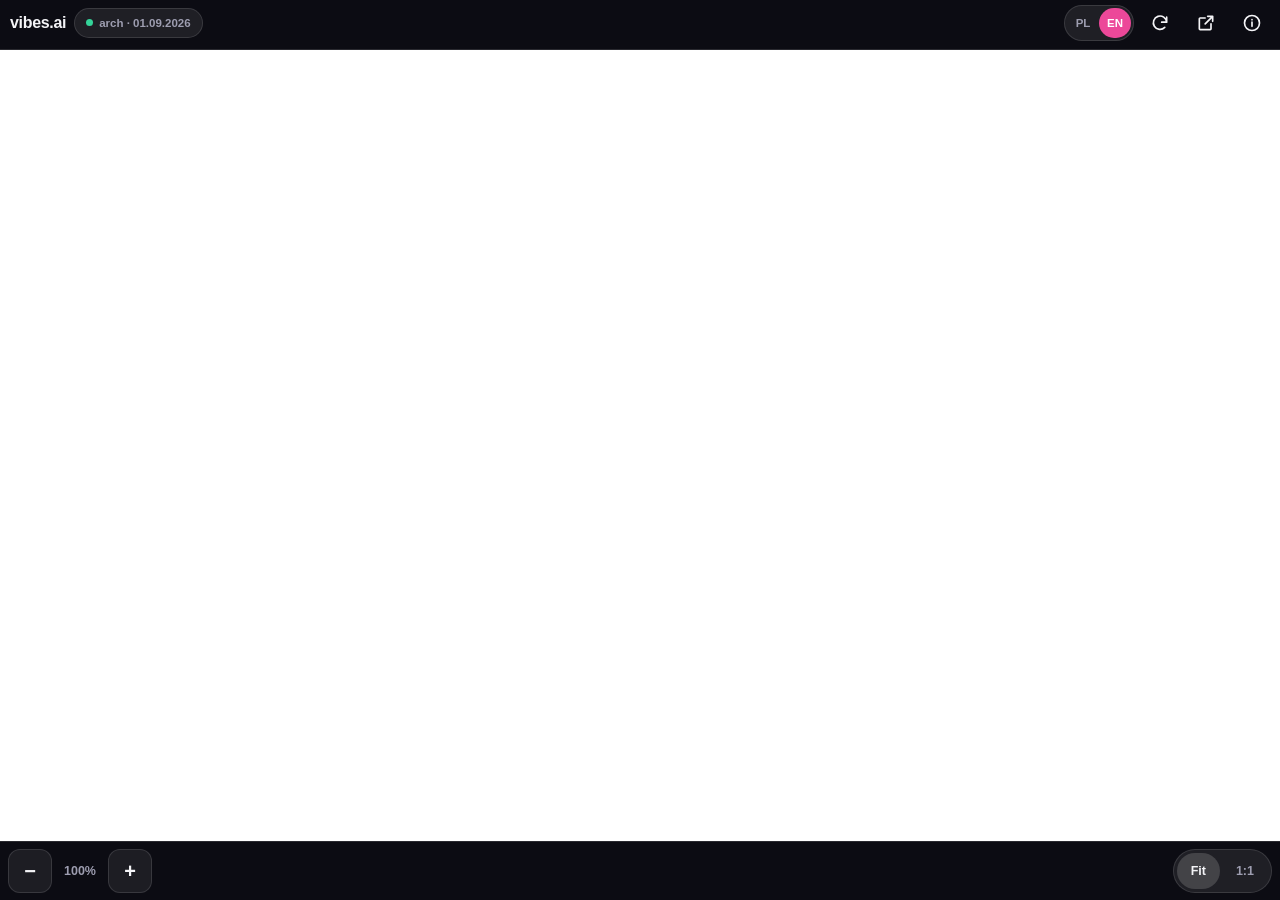
==== commit 47ad6cf7: "Tri-source mobile viewer: archive.org replay (default), live CORS-proxy reader, original link vibes." ====
--- a/index.html
+++ b/index.html
@@ -4,7 +4,7 @@
   <meta charset="utf-8" />
   <meta name="viewport" content="width=device-width, initial-scale=1, viewport-fit=cover" />
   <title>vibes.ai · mobile viewer</title>
-  <meta name="description" content="Mobilna nakładka przeglądająca oryginalną stronę vibes.ai — bez kopii treści, strona ładowana jest na żywo z vibes.ai." />
+  <meta name="description" content="Mobilny podgląd oryginalnej strony vibes.ai: replay z archive.org (domyślnie), żywy czytnik przez proxy CORS oraz link do oryginału." />
   <meta name="theme-color" content="#0b0b0f" />
   <meta name="color-scheme" content="dark" />
   <meta name="mobile-web-app-capable" content="yes" />
@@ -15,15 +15,19 @@
     :root {
       --bg: #0b0b0f;
       --bar: rgba(14, 14, 20, 0.92);
+      --panel: #14141c;
       --line: rgba(255, 255, 255, 0.12);
       --text: #f4f4f7;
       --muted: #9d9db0;
+      --faint: #6d6d80;
       --accent: #ec4899;
+      --ok: #34d399;
+      --warn: #f59e0b;
       --safe-t: env(safe-area-inset-top, 0px);
       --safe-b: env(safe-area-inset-bottom, 0px);
       --safe-l: env(safe-area-inset-left, 0px);
       --safe-r: env(safe-area-inset-right, 0px);
-      --tap: 46px;
+      --tap: 44px;
     }
     *, *::before, *::after { box-sizing: border-box; }
     html { -webkit-text-size-adjust: 100%; }
@@ -38,136 +42,170 @@
       overscroll-behavior: none;
       -webkit-tap-highlight-color: transparent;
     }
-    button { font: inherit; color: inherit; background: none; border: 0; cursor: pointer; -webkit-tap-highlight-color: transparent; touch-action: manipulation; }
+    button { font: inherit; color: inherit; background: none; border: 0; cursor: pointer; touch-action: manipulation; -webkit-tap-highlight-color: transparent; }
     a { color: inherit; }
     :focus-visible { outline: 2px solid var(--accent); outline-offset: 2px; border-radius: 8px; }
+    [hidden] { display: none !important; }
 
     /* ---------- top bar ---------- */
     .bar {
-      display: flex; align-items: center; justify-content: space-between; gap: 8px;
-      min-height: calc(52px + var(--safe-t));
-      padding: var(--safe-t) calc(10px + var(--safe-r)) 6px calc(12px + var(--safe-l));
+      display: flex; align-items: center; justify-content: space-between; gap: 6px;
+      min-height: calc(50px + var(--safe-t));
+      padding: var(--safe-t) calc(6px + var(--safe-r)) 4px calc(10px + var(--safe-l));
       background: var(--bar);
       border-bottom: 1px solid var(--line);
       backdrop-filter: blur(14px); -webkit-backdrop-filter: blur(14px);
       z-index: 20;
     }
-    .bar__title { display: flex; align-items: baseline; gap: 8px; min-width: 0; }
-    .bar__title b { font-size: 16.5px; font-weight: 800; letter-spacing: -0.02em; }
-    .bar__title span { font-size: 11.5px; color: var(--muted); letter-spacing: 0.1em; text-transform: uppercase; white-space: nowrap; }
-    .bar__actions { display: flex; align-items: center; gap: 6px; }
+    .bar__left { display: flex; align-items: center; gap: 8px; min-width: 0; }
+    .bar__title { font-size: 16px; font-weight: 800; letter-spacing: -0.02em; white-space: nowrap; }
+    .src-chip {
+      display: inline-flex; align-items: center; gap: 6px;
+      max-width: 46vw;
+      min-height: 30px; padding: 0 11px;
+      border-radius: 999px;
+      background: rgba(255, 255, 255, 0.08);
+      border: 1px solid var(--line);
+      font-size: 11.5px; font-weight: 700; color: var(--muted);
+      white-space: nowrap; overflow: hidden; text-overflow: ellipsis;
+    }
+    .src-chip i { width: 7px; height: 7px; border-radius: 50%; background: var(--ok); flex: none; }
+    body[data-source="live"] .src-chip i { background: var(--accent); }
+    .src-chip.is-err i { background: var(--warn); }
+    .bar__actions { display: flex; align-items: center; gap: 2px; }
     .icon-btn {
       display: inline-grid; place-items: center;
       width: var(--tap); height: var(--tap);
-      border-radius: 13px;
-      color: var(--text);
+      border-radius: 12px;
       transition: background-color 0.2s ease;
     }
     .icon-btn:active { background: rgba(255, 255, 255, 0.12); }
-    .icon-btn svg { width: 21px; height: 21px; }
-    .lang {
-      display: inline-flex; padding: 3px; border-radius: 999px;
-      background: rgba(255, 255, 255, 0.08); border: 1px solid var(--line);
-    }
-    .lang button { min-width: 36px; min-height: 32px; border-radius: 999px; font-size: 12px; font-weight: 700; color: var(--muted); }
+    .icon-btn svg { width: 20px; height: 20px; }
+    .lang { display: inline-flex; padding: 2px; border-radius: 999px; background: rgba(255,255,255,0.08); border: 1px solid var(--line); margin-right: 2px; }
+    .lang button { min-width: 32px; min-height: 30px; border-radius: 999px; font-size: 11.5px; font-weight: 700; color: var(--muted); }
     .lang button[aria-pressed="true"] { background: var(--accent); color: #fff; }
 
-    /* ---------- stage + frame ---------- */
+    /* ---------- stage ---------- */
     .stage { position: relative; min-height: 0; overflow: hidden; background: #fff; }
     .pan { position: relative; width: 100%; height: 100%; overflow: hidden; -webkit-overflow-scrolling: touch; }
     .pan.is-pan { overflow: auto; overscroll-behavior: contain; }
-    #frame {
-      position: absolute; top: 0; left: 0;
-      border: 0; background: #fff;
-      transform-origin: top left;
-      display: block;
-    }
-
-    .loader {
+    #frame { position: absolute; top: 0; left: 0; border: 0; background: #fff; transform-origin: top left; display: block; }
+
+    /* live reader */
+    .reader {
+      position: absolute; inset: 0;
+      overflow-y: auto; -webkit-overflow-scrolling: touch;
+      background: var(--bg);
+      padding: 20px 18px calc(30px + var(--safe-b));
+    }
+    .reader > * + * { margin-top: 16px; }
+    .r-h1 { font-size: 30px; line-height: 1.08; letter-spacing: -0.03em; font-weight: 800; margin: 6px 0 0; }
+    .r-h2 { font-size: 22px; line-height: 1.15; letter-spacing: -0.02em; font-weight: 800; margin: 26px 0 0; }
+    .r-h3 { font-size: 17px; font-weight: 700; margin: 18px 0 0; }
+    .r-p  { margin: 10px 0 0; color: var(--muted); font-size: 15.5px; line-height: 1.6; }
+    .r-li { margin: 6px 0 0; padding-left: 16px; border-left: 2px solid var(--line); color: var(--muted); font-size: 14.5px; }
+    .r-img { margin: 18px 0 0; }
+    .r-img img { width: 100%; height: auto; border-radius: 18px; border: 1px solid var(--line); background: #101018; display: block; }
+    .r-img figcaption { margin-top: 8px; font-size: 12px; color: var(--faint); }
+    .r-a {
+      display: inline-flex; align-items: center; gap: 8px;
+      min-height: 44px; padding: 0 18px; margin: 14px 10px 0 0;
+      border-radius: 999px;
+      background: linear-gradient(120deg, #7c3aed, #ec4899 60%, #f59e0b);
+      color: #fff; font-weight: 700; font-size: 14.5px; text-decoration: none;
+    }
+    .r-a--plain { background: rgba(255,255,255,0.08); border: 1px solid var(--line); color: var(--text); }
+    .r-note { margin: 0 0 4px; font-size: 12px; color: var(--faint); }
+    .r-links { display: flex; flex-wrap: wrap; }
+
+    /* loader / error */
+    .overlay {
       position: absolute; inset: 0; z-index: 10;
-      display: grid; place-items: center; gap: 0;
+      display: grid; place-items: center;
       background: var(--bg);
       transition: opacity 0.35s ease;
     }
-    .loader.is-off { opacity: 0; pointer-events: none; }
-    .loader__box { display: grid; justify-items: center; gap: 14px; }
-    .spinner {
-      width: 34px; height: 34px; border-radius: 50%;
-      border: 3px solid rgba(255, 255, 255, 0.15);
-      border-top-color: var(--accent);
-      animation: spin 0.9s linear infinite;
-    }
+    .overlay.is-off { opacity: 0; pointer-events: none; }
+    .overlay__box { display: grid; justify-items: center; gap: 14px; padding: 24px; text-align: center; }
+    .spinner { width: 32px; height: 32px; border-radius: 50%; border: 3px solid rgba(255,255,255,0.15); border-top-color: var(--accent); animation: spin 0.9s linear infinite; }
     @keyframes spin { to { transform: rotate(360deg); } }
-    .loader p { margin: 0; color: var(--muted); font-size: 13.5px; }
-
-    /* ---------- bottom dock ---------- */
+    .overlay p { margin: 0; color: var(--muted); font-size: 13.5px; max-width: 30ch; }
+    .overlay .btn, .errcard .btn {
+      display: inline-flex; align-items: center; justify-content: center;
+      min-height: 46px; padding: 0 22px; border-radius: 999px;
+      font-weight: 700; font-size: 14.5px;
+      background: rgba(255,255,255,0.09); border: 1px solid var(--line); color: var(--text);
+    }
+    .overlay .btn--primary, .errcard .btn--primary { background: linear-gradient(120deg, #7c3aed, #ec4899 60%, #f59e0b); border: 0; color: #fff; }
+    .errcard { display: grid; justify-items: center; gap: 12px; padding: 26px; text-align: center; }
+    .errcard h2 { margin: 0; font-size: 18px; }
+    .errcard p { margin: 0; color: var(--muted); font-size: 13.5px; line-height: 1.55; max-width: 34ch; }
+    .errcard__row { display: flex; gap: 10px; flex-wrap: wrap; justify-content: center; }
+
+    /* ---------- dock ---------- */
     .dock {
-      display: flex; align-items: center; justify-content: space-between; gap: 10px;
-      padding: 8px calc(10px + var(--safe-r)) calc(8px + var(--safe-b)) calc(10px + var(--safe-l));
+      display: flex; align-items: center; justify-content: space-between; gap: 8px;
+      padding: 7px calc(8px + var(--safe-r)) calc(7px + var(--safe-b)) calc(8px + var(--safe-l));
       background: var(--bar);
       border-top: 1px solid var(--line);
       backdrop-filter: blur(14px); -webkit-backdrop-filter: blur(14px);
       z-index: 20;
     }
+    body[data-source="live"] .dock { display: none; }
     .zoom { display: flex; align-items: center; gap: 2px; }
     .zoom button {
-      width: var(--tap); height: var(--tap);
-      border-radius: 13px; font-size: 21px; font-weight: 700; line-height: 1;
+      width: var(--tap); height: var(--tap); border-radius: 12px;
+      font-size: 20px; font-weight: 700; line-height: 1;
       display: grid; place-items: center;
-      background: rgba(255, 255, 255, 0.07); border: 1px solid var(--line);
-    }
-    .zoom button:active { background: rgba(255, 255, 255, 0.16); }
-    .zoom output { min-width: 58px; text-align: center; font-size: 13px; font-weight: 700; color: var(--muted); font-variant-numeric: tabular-nums; }
-    .seg {
-      display: inline-flex; padding: 3px; gap: 2px; border-radius: 999px;
-      background: rgba(255, 255, 255, 0.08); border: 1px solid var(--line);
-    }
-    .seg button { min-height: 38px; padding: 0 16px; border-radius: 999px; font-size: 13px; font-weight: 650; color: var(--muted); }
-    .seg button[aria-pressed="true"] { background: rgba(255, 255, 255, 0.16); color: var(--text); }
-    .dock__hint { font-size: 11.5px; color: var(--muted); max-width: 34vw; text-align: right; line-height: 1.3; }
+      background: rgba(255,255,255,0.07); border: 1px solid var(--line);
+    }
+    .zoom button:active { background: rgba(255,255,255,0.16); }
+    .zoom output { min-width: 52px; text-align: center; font-size: 12.5px; font-weight: 700; color: var(--muted); font-variant-numeric: tabular-nums; }
+    .seg { display: inline-flex; padding: 3px; gap: 2px; border-radius: 999px; background: rgba(255,255,255,0.08); border: 1px solid var(--line); }
+    .seg button { min-height: 36px; padding: 0 14px; border-radius: 999px; font-size: 12.5px; font-weight: 650; color: var(--muted); }
+    .seg button[aria-pressed="true"] { background: rgba(255,255,255,0.16); color: var(--text); }
 
     /* ---------- info sheet ---------- */
     .sheet { position: fixed; inset: 0; z-index: 40; }
-    .sheet[hidden] { display: none; }
-    .sheet__backdrop { position: absolute; inset: 0; background: rgba(3, 3, 6, 0.6); backdrop-filter: blur(5px); -webkit-backdrop-filter: blur(5px); opacity: 0; transition: opacity 0.3s ease; }
+    .sheet__backdrop { position: absolute; inset: 0; background: rgba(3,3,6,0.6); backdrop-filter: blur(5px); -webkit-backdrop-filter: blur(5px); opacity: 0; transition: opacity 0.3s ease; }
     .sheet__panel {
-      position: absolute; inset: auto 0 0 0;
-      max-height: 82%;
-      overflow-y: auto;
-      padding: 18px calc(16px + var(--safe-r)) calc(20px + var(--safe-b)) calc(16px + var(--safe-l));
+      position: absolute; inset: auto 0 0 0; max-height: 84%;
+      overflow-y: auto; -webkit-overflow-scrolling: touch;
+      padding: 16px calc(16px + var(--safe-r)) calc(20px + var(--safe-b)) calc(16px + var(--safe-l));
       border-radius: 26px 26px 0 0;
-      background: #14141c;
+      background: var(--panel);
       border-top: 1px solid var(--line);
       transform: translateY(102%);
       transition: transform 0.38s cubic-bezier(0.2, 0.7, 0.2, 1);
     }
     .sheet.is-open .sheet__backdrop { opacity: 1; }
     .sheet.is-open .sheet__panel { transform: none; }
-    .sheet__grab { width: 42px; height: 4px; border-radius: 4px; background: rgba(255, 255, 255, 0.22); margin: 0 auto 14px; }
+    .sheet__grab { width: 42px; height: 4px; border-radius: 4px; background: rgba(255,255,255,0.22); margin: 0 auto 14px; }
     .sheet h2 { margin: 0 0 10px; font-size: 19px; letter-spacing: -0.02em; }
-    .sheet p { margin: 0 0 10px; color: var(--muted); font-size: 14px; line-height: 1.55; }
+    .sheet p { margin: 0 0 10px; color: var(--muted); font-size: 13.5px; line-height: 1.55; }
     .sheet p b { color: var(--text); }
     .sheet .btn {
       display: flex; align-items: center; justify-content: center; gap: 8px;
-      width: 100%; min-height: 50px; margin-top: 6px;
-      border-radius: 999px; font-weight: 700; font-size: 15.5px;
-      background: linear-gradient(120deg, #7c3aed, #ec4899 60%, #f59e0b);
-      color: #fff; text-decoration: none;
-    }
-    .sheet .btn--ghost { background: rgba(255, 255, 255, 0.08); border: 1px solid var(--line); color: var(--text); }
-    .sheet__foot { margin-top: 12px; font-size: 12px; color: #6d6d80; line-height: 1.5; }
+      width: 100%; min-height: 48px; margin-top: 6px; border-radius: 999px;
+      font-weight: 700; font-size: 15px; text-decoration: none;
+      background: linear-gradient(120deg, #7c3aed, #ec4899 60%, #f59e0b); color: #fff;
+    }
+    .sheet .btn--ghost { background: rgba(255,255,255,0.08); border: 1px solid var(--line); color: var(--text); }
+    .sheet__foot { margin-top: 12px; font-size: 11.5px; color: var(--faint); line-height: 1.5; }
 
     @media (prefers-reduced-motion: reduce) {
       *, *::before, *::after { animation-duration: 0.001ms !important; transition-duration: 0.001ms !important; }
     }
   </style>
 </head>
-<body>
+<body data-source="arch">
 
   <header class="bar">
-    <div class="bar__title">
-      <b>vibes.ai</b>
-      <span data-i18n="bar.tag">mobile viewer</span>
+    <div class="bar__left">
+      <span class="bar__title">vibes.ai</span>
+      <button class="src-chip" id="srcChip" type="button" data-i18n-aria="chip.aria" aria-label="Przełącz źródło">
+        <i aria-hidden="true"></i><span id="srcLabel">arch</span>
+      </button>
     </div>
     <div class="bar__actions">
       <div class="lang" role="group" aria-label="Language / Język">
@@ -177,7 +215,7 @@
       <button class="icon-btn" id="reloadBtn" type="button" data-i18n-aria="act.reload" aria-label="Odśwież">
         <svg viewBox="0 0 24 24" fill="none" stroke="currentColor" stroke-width="2" stroke-linecap="round" stroke-linejoin="round" aria-hidden="true"><path d="M20 11a8 8 0 10-2.3 6.3M20 5v6h-6"/></svg>
       </button>
-      <a class="icon-btn" id="externalBtn" href="https://vibes.ai/" target="_blank" rel="noopener" data-i18n-aria="act.external" aria-label="Otwórz oryginał">
+      <a class="icon-btn" href="https://vibes.ai/" target="_blank" rel="noopener" data-i18n-aria="act.external" aria-label="Otwórz oryginał">
         <svg viewBox="0 0 24 24" fill="none" stroke="currentColor" stroke-width="2" stroke-linecap="round" stroke-linejoin="round" aria-hidden="true"><path d="M14 4h6v6M20 4l-9 9M18 13v6a1 1 0 01-1 1H5a1 1 0 01-1-1V7a1 1 0 011-1h6"/></svg>
       </a>
       <button class="icon-btn" id="infoBtn" type="button" data-i18n-aria="act.info" aria-label="Informacje">
@@ -188,12 +226,26 @@
 
   <main class="stage" id="stage">
     <div class="pan" id="pan">
-      <iframe id="frame" src="https://vibes.ai/" title="vibes.ai" allow="fullscreen; clipboard-write; autoplay" sandbox="allow-scripts allow-same-origin allow-forms allow-popups allow-popups-to-escape-sandbox allow-downloads allow-modals allow-presentation"></iframe>
-    </div>
-    <div class="loader" id="loader">
-      <div class="loader__box">
+      <iframe id="frame" title="vibes.ai (archive.org replay)" allow="fullscreen; autoplay" sandbox="allow-scripts allow-same-origin allow-forms allow-popups allow-popups-to-escape-sandbox allow-modals allow-presentation"></iframe>
+    </div>
+
+    <div class="reader" id="reader" hidden aria-live="polite"></div>
+
+    <div class="overlay" id="loader">
+      <div class="overlay__box">
         <div class="spinner" aria-hidden="true"></div>
-        <p data-i18n="loader">Ładowanie vibes.ai…</p>
+        <p id="loaderText" data-i18n="loader.arch">Ładowanie oryginału z archive.org…</p>
+      </div>
+    </div>
+
+    <div class="overlay is-off" id="err" hidden>
+      <div class="errcard">
+        <h2 data-i18n="err.title">Nie udało się pobrać żywej wersji</h2>
+        <p id="errText" data-i18n="err.text">Publiczne proxy CORS nie odpowiedziały. Spróbuj ponownie albo wróć do repliki z archive.org.</p>
+        <div class="errcard__row">
+          <button class="btn btn--primary" type="button" id="retryBtn" data-i18n="err.retry">Spróbuj ponownie</button>
+          <button class="btn" type="button" id="backArchBtn" data-i18n="err.back">Wróć do archive.org</button>
+        </div>
       </div>
     </div>
   </main>
@@ -208,20 +260,19 @@
       <button type="button" data-mode="fit" aria-pressed="true" data-i18n="mode.fit">Dopasuj</button>
       <button type="button" data-mode="pan" aria-pressed="false" data-i18n="mode.pan">1:1</button>
     </div>
-    <p class="dock__hint" data-i18n="dock.hint">Przesuwaj palcem, aby scrollować stronę w ramce</p>
   </nav>
 
   <div class="sheet" id="infoSheet" hidden>
     <div class="sheet__backdrop" data-close></div>
     <div class="sheet__panel" role="dialog" aria-modal="true" aria-labelledby="infoTitle">
       <div class="sheet__grab" aria-hidden="true"></div>
-      <h2 id="infoTitle" data-i18n="info.title">Jak to działa?</h2>
-      <p data-i18n-html="info.p1"><b>To nie kopia.</b> Ta nakładka nie przechowuje żadnych treści vibes.ai — oryginalna strona jest ładowana na żywo z vibes.ai do ramki poniżej paska.</p>
-      <p data-i18n-html="info.p2"><b>Tryb „Dopasuj”</b> skaluje pulpitową wersję strony do szerokości telefonu (zoom − / + zmienia wirtualną szerokość). <b>Tryb „1:1”</b> pokazuje stronę w pełnej ostrości — przewijasz wtedy także w poziomie.</p>
-      <p data-i18n-html="info.p3"><b>Pusta ramka lub komunikat o blokadzie?</b> Oznacza to, że vibes.ai wysyła nagłówki X-Frame-Options / CSP i zabrania osadzania w iframe. Wtedy zostaje przycisk poniżej — otwiera oryginał w nowej karcie.</p>
+      <h2 id="infoTitle" data-i18n="info.title">Skąd biorą się treści?</h2>
+      <p data-i18n-html="info.p1"><b>Archiwum (domyślne).</b> vibes.ai wysyła nagłówek <b>X-Frame-Options: DENY</b>, więc żywej strony nie wolno osadzić w iframe w żadnej przeglądarce. Dlatego domyślnie pokazujemy replikę oryginału z archive.org (tryb replay „if_”) — oryginalne bajty strony, osadzalne legalnie i stabilnie. Data snapshotu widnieje na chipie u góry.</p>
+      <p data-i18n-html="info.p2"><b>Live (czytnik).</b> Drugie źródło: aktualna strona pobierana w Twojej przeglądarce przez publiczne proxy CORS i złamana do mobilnego układu. Proxy bywają przeciążone — wtedy pojawi się ekran błędu z ponowieniem. Nic nie jest przechowywane na serwerze projektu.</p>
+      <p data-i18n-html="info.p3"><b>Sterowanie.</b> „Dopasuj” skaluje pulpitowy layout do szerokości telefonu, zoom − / + zmienia wirtualną szerokość, „1:1” daje pełną ostrość z panoramą w poziomie. Chip u góry przełącza źródło, ikona strzałki otwiera oryginał w nowej karcie.</p>
       <a class="btn" href="https://vibes.ai/" target="_blank" rel="noopener" data-i18n="info.open">Otwórz oryginał: vibes.ai</a>
       <button class="btn btn--ghost" type="button" data-close data-i18n="info.close">Zamknij</button>
-      <p class="sheet__foot" data-i18n="info.foot">Nieoficjalna nakładka przeglądarkowa. Wszystkie treści i znaki towarowe należą do vibes.ai / Meta. Projekt nie jest z nimi powiązany.</p>
+      <p class="sheet__foot" data-i18n="info.foot">Nieoficjalna nakładka przeglądarkowa. Treści i znaki towarowe należą do vibes.ai / Meta; replika za zgodą praktyki archive.org. Projekt nie jest powiązany z vibes.ai ani Meta.</p>
     </div>
   </div>
 
@@ -229,52 +280,70 @@
   (function () {
     "use strict";
 
+    var ORIGIN = "https://vibes.ai";
+    var FALLBACK_TS = "20260901114509";           /* verified snapshot 2026-09-01 */
+    var CACHE_KEY = "vibesviewer.live.v1";
+    var CACHE_TTL = 3 * 60 * 60 * 1000;
+
     /* ================= i18n (chrome only) ================= */
     var DICT = {
       pl: {
-        "bar.tag": "mobile viewer",
+        "chip.aria": "Przełącz źródło treści",
+        "chip.arch": "arch · {d}",
+        "chip.live": "live",
         "act.reload": "Odśwież",
         "act.external": "Otwórz oryginał w nowej karcie",
         "act.info": "Informacje",
-        "loader": "Ładowanie vibes.ai…",
+        "loader.arch": "Ładowanie oryginału z archive.org…",
+        "loader.live": "Pobieranie żywej strony przez proxy…",
         "mode.fit": "Dopasuj",
         "mode.pan": "1:1",
-        "dock.hint": "Przesuwaj palcem, aby scrollować stronę w ramce",
-        "info.title": "Jak to działa?",
-        "info.p1": "<b>To nie kopia.</b> Ta nakładka nie przechowuje żadnych treści vibes.ai — oryginalna strona jest ładowana na żywo z vibes.ai do ramki pod paskiem.",
-        "info.p2": "<b>Tryb „Dopasuj”</b> skaluje pulpitową wersję strony do szerokości telefonu (zoom − / + zmienia wirtualną szerokość). <b>Tryb „1:1”</b> pokazuje stronę w pełnej ostrości — przewijasz wtedy także w poziomie.",
-        "info.p3": "<b>Pusta ramka lub komunikat o blokadzie?</b> Oznacza to, że vibes.ai wysyła nagłówki X-Frame-Options / CSP i zabrania osadzania w iframe. Wtedy zostaje przycisk poniżej — otwiera oryginał w nowej karcie.",
+        "err.title": "Nie udało się pobrać żywej wersji",
+        "err.text": "Publiczne proxy CORS nie odpowiedziały. Spróbuj ponownie albo wróć do repliki z archive.org.",
+        "err.retry": "Spróbuj ponownie",
+        "err.back": "Wróć do archive.org",
+        "info.title": "Skąd biorą się treści?",
+        "info.p1": "<b>Archiwum (domyślne).</b> vibes.ai wysyła nagłówek <b>X-Frame-Options: DENY</b>, więc żywej strony nie wolno osadzić w iframe w żadnej przeglądarce. Dlatego domyślnie pokazujemy replikę oryginału z archive.org (tryb replay „if_”) — oryginalne bajty strony, osadzalne stabilnie. Data snapshotu widnieje na chipie u góry.",
+        "info.p2": "<b>Live (czytnik).</b> Drugie źródło: aktualna strona pobierana w Twojej przeglądarce przez publiczne proxy CORS i złamana do mobilnego układu. Proxy bywają przeciążone — wtedy pojawi się ekran błędu z ponowieniem. Nic nie jest przechowywane na serwerze projektu.",
+        "info.p3": "<b>Sterowanie.</b> „Dopasuj” skaluje pulpitowy layout do szerokości telefonu, zoom − / + zmienia wirtualną szerokość, „1:1” daje pełną ostrość z panoramą w poziomie. Chip u góry przełącza źródło, ikona strzałki otwiera oryginał w nowej karcie.",
         "info.open": "Otwórz oryginał: vibes.ai",
         "info.close": "Zamknij",
-        "info.foot": "Nieoficjalna nakładka przeglądarkowa. Wszystkie treści i znaki towarowe należą do vibes.ai / Meta. Projekt nie jest z nimi powiązany.",
+        "info.foot": "Nieoficjalna nakładka przeglądarkowa. Treści i znaki towarowe należą do vibes.ai / Meta; replika z archive.org. Projekt nie jest powiązany z vibes.ai ani Meta.",
+        "reader.note": "Treść żywej strony vibes.ai złamana do układu mobilnego. Obrazy i linki prowadzą do oryginału.",
         "doc.title": "vibes.ai · mobile viewer"
       },
       en: {
-        "bar.tag": "mobile viewer",
+        "chip.aria": "Switch content source",
+        "chip.arch": "arch · {d}",
+        "chip.live": "live",
         "act.reload": "Reload",
         "act.external": "Open the original in a new tab",
         "act.info": "Info",
-        "loader": "Loading vibes.ai…",
+        "loader.arch": "Loading the original from archive.org…",
+        "loader.live": "Fetching the live site via proxy…",
         "mode.fit": "Fit",
         "mode.pan": "1:1",
-        "dock.hint": "Swipe to scroll the page inside the frame",
-        "info.title": "How does this work?",
-        "info.p1": "<b>This is not a copy.</b> The wrapper stores no vibes.ai content — the original site is loaded live from vibes.ai into the frame below the bar.",
-        "info.p2": "<b>“Fit” mode</b> scales the desktop site down to your phone width (zoom − / + changes the virtual width). <b>“1:1” mode</b> shows the site at full crispness — you can then pan horizontally too.",
-        "info.p3": "<b>Blank frame or a refusal message?</b> That means vibes.ai sends X-Frame-Options / CSP headers and forbids iframe embedding. Use the button below to open the original in a new tab.",
+        "err.title": "Could not fetch the live site",
+        "err.text": "The public CORS proxies did not answer. Try again, or go back to the archive.org replay.",
+        "err.retry": "Try again",
+        "err.back": "Back to archive.org",
+        "info.title": "Where does the content come from?",
+        "info.p1": "<b>Archive (default).</b> vibes.ai sends <b>X-Frame-Options: DENY</b>, so the live site cannot be embedded in an iframe in any browser. By default we therefore show the archive.org replay of the original („if_” mode) — the site's own bytes, embeddable and stable. The snapshot date is on the chip above.",
+        "info.p2": "<b>Live (reader).</b> Second source: the current page fetched in your browser through public CORS proxies and reflowed into a mobile layout. Proxies can be overloaded — an error screen with retry appears then. Nothing is stored on the project server.",
+        "info.p3": "<b>Controls.</b> “Fit” scales the desktop layout to phone width, zoom − / + changes the virtual width, “1:1” gives full crispness with horizontal panning. The chip above switches source; the arrow icon opens the original in a new tab.",
         "info.open": "Open the original: vibes.ai",
         "info.close": "Close",
-        "info.foot": "Unofficial browser wrapper. All content and trademarks belong to vibes.ai / Meta. This project is not affiliated with them.",
+        "info.foot": "Unofficial browser wrapper. Content and trademarks belong to vibes.ai / Meta; replay via archive.org. Not affiliated with vibes.ai or Meta.",
+        "reader.note": "Live vibes.ai content reflowed into a mobile layout. Images and links lead to the original.",
         "doc.title": "vibes.ai · mobile viewer"
       }
     };
     var lang = "pl";
     try {
-      var saved = localStorage.getItem("vibesviewer.lang");
-      if (saved && DICT[saved]) lang = saved;
+      var savedLang = localStorage.getItem("vibesviewer.lang");
+      if (savedLang && DICT[savedLang]) lang = savedLang;
       else if (!/pl/i.test(navigator.language || "")) lang = "en";
     } catch (e) { /* ignore */ }
-
     function t(k) { return (DICT[lang] && DICT[lang][k]) || DICT.en[k] || k; }
     function applyLang() {
       document.documentElement.lang = lang;
@@ -283,6 +352,7 @@
       document.querySelectorAll("[data-i18n-html]").forEach(function (el) { el.innerHTML = t(el.getAttribute("data-i18n-html")); });
       document.querySelectorAll("[data-i18n-aria]").forEach(function (el) { el.setAttribute("aria-label", t(el.getAttribute("data-i18n-aria"))); });
       document.querySelectorAll("[data-lang]").forEach(function (b) { b.setAttribute("aria-pressed", String(b.getAttribute("data-lang") === lang)); });
+      updateChip();
     }
     document.addEventListener("click", function (e) {
       var b = e.target.closest("[data-lang]");
@@ -291,19 +361,217 @@
       try { localStorage.setItem("vibesviewer.lang", lang); } catch (err) { /* ignore */ }
       applyLang();
     });
-    applyLang();
-
-    /* ================= frame fitting ================= */
+
+    /* ================= elements ================= */
     var stage = document.getElementById("stage");
     var pan = document.getElementById("pan");
     var frame = document.getElementById("frame");
+    var reader = document.getElementById("reader");
+    var loader = document.getElementById("loader");
+    var loaderText = document.getElementById("loaderText");
+    var err = document.getElementById("err");
     var zoomLabel = document.getElementById("zoomLabel");
-    var loader = document.getElementById("loader");
-
-    var W = 1280;              /* virtual desktop width the iframe renders at */
-    var W_MIN = 360, W_MAX = 1920;
-    var mode = "fit";
-
+    var srcChip = document.getElementById("srcChip");
+    var srcLabel = document.getElementById("srcLabel");
+
+    /* ================= source: archive ================= */
+    var ts = FALLBACK_TS;
+    function archUrl() { return "https://web.archive.org/web/" + ts + "if_/" + ORIGIN + "/"; }
+    function fmtTs(s) { return s.slice(6, 8) + "." + s.slice(4, 6) + "." + s.slice(0, 4); }
+
+    /* try to discover a newer snapshot (best effort, CORS-permitting) */
+    (function () {
+      var ctl = new AbortController();
+      var to = setTimeout(function () { ctl.abort(); }, 7000);
+      fetch("https://archive.org/wayback/available?url=vibes.ai", { signal: ctl.signal })
+        .then(function (r) { return r.ok ? r.json() : null; })
+        .then(function (j) {
+          clearTimeout(to);
+          var snap = j && j.archived_snapshots && j.archived_snapshots.closest;
+          if (snap && snap.available && /^\d{14}$/.test(snap.timestamp || "")) {
+            ts = snap.timestamp;
+            if (source === "arch" && frame.getAttribute("src")) frame.src = archUrl();
+            updateChip();
+          }
+        })
+        .catch(function () { clearTimeout(to); });
+    })();
+
+    /* ================= source: live reader ================= */
+    var PROXIES = [
+      function (u) { return "https://api.allorigins.win/raw?url=" + encodeURIComponent(u); },
+      function (u) { return "https://corsproxy.io/?url=" + encodeURIComponent(u); },
+      function (u) { return "https://api.codetabs.com/v1/proxy?quest=" + encodeURIComponent(u); }
+    ];
+    var liveProxy = 0;
+
+    function safeUrl(u) {
+      try {
+        var x = new URL(u, ORIGIN);
+        if (x.protocol === "https:" || x.protocol === "http:") return x.href;
+      } catch (e) { /* ignore */ }
+      return null;
+    }
+    function proxied(u) { return PROXIES[liveProxy](u); }
+
+    function fetchWithTimeout(url, ms) {
+      var ctl = new AbortController();
+      var to = setTimeout(function () { ctl.abort(); }, ms);
+      return fetch(url, { signal: ctl.signal, redirect: "follow" })
+        .then(function (r) { clearTimeout(to); if (!r.ok) throw new Error("http " + r.status); return r.text(); })
+        .catch(function (e) { clearTimeout(to); throw e; });
+    }
+
+    function extractModel(html) {
+      var doc = new DOMParser().parseFromString(html, "text/html");
+      var root = doc.querySelector("main") || doc.body;
+      if (!root) throw new Error("no content");
+      root.querySelectorAll("script, noscript, style, link, meta, iframe, svg, form, button").forEach(function (n) { n.remove(); });
+      var model = [];
+      var seenImg = {};
+      var nodes = root.querySelectorAll("h1, h2, h3, h4, p, li, img, a");
+      nodes.forEach(function (n) {
+        if (n.closest("header, nav, footer")) return;
+        var tag = n.tagName.toLowerCase();
+        if (tag === "img") {
+          var src = safeUrl(n.getAttribute("src") || (n.getAttribute("srcset") || "").split(",").pop().trim().split(" ")[0]);
+          if (!src || seenImg[src]) return;
+          if (/logo/i.test(src) === false && (parseInt(n.getAttribute("width") || "500", 10) < 120)) return;
+          seenImg[src] = 1;
+          model.push({ k: "img", src: src, alt: n.getAttribute("alt") || "" });
+        } else if (tag === "a") {
+          if (n.closest("p, li, h1, h2, h3, h4") || n.querySelector("img")) return;
+          var txt = (n.textContent || "").replace(/\s+/g, " ").trim();
+          var href = safeUrl(n.getAttribute("href") || "");
+          if (!txt || txt.length > 60 || !href || href === ORIGIN + "/" || href === ORIGIN) return;
+          model.push({ k: "a", t: txt, href: href });
+        } else {
+          var text = (n.textContent || "").replace(/\s+/g, " ").trim();
+          if (!text) return;
+          if (tag === "h1") model.push({ k: "h1", t: text });
+          else if (tag === "h2") model.push({ k: "h2", t: text });
+          else if (tag === "h3" || tag === "h4") model.push({ k: "h3", t: text });
+          else if (tag === "li") model.push({ k: "li", t: text });
+          else model.push({ k: "p", t: text });
+        }
+      });
+      if (model.length < 4) throw new Error("too little content");
+      return model;
+    }
+
+    function renderModel(model) {
+      reader.textContent = "";
+      var note = document.createElement("p");
+      note.className = "r-note";
+      note.textContent = t("reader.note");
+      reader.appendChild(note);
+      var links = [];
+      model.forEach(function (m) {
+        var el;
+        if (m.k === "img") {
+          el = document.createElement("figure");
+          el.className = "r-img";
+          var img = document.createElement("img");
+          img.src = proxied(m.src);
+          img.alt = m.alt;
+          img.loading = "lazy";
+          img.decoding = "async";
+          el.appendChild(img);
+          if (m.alt) {
+            var cap = document.createElement("figcaption");
+            cap.textContent = m.alt;
+            el.appendChild(cap);
+          }
+        } else if (m.k === "a") {
+          links.push(m);
+          return;
+        } else {
+          el = document.createElement({ h1: "h1", h2: "h2", h3: "h3", p: "p", li: "p" }[m.k]);
+          if (m.k === "li") el.className = "r-li"; else el.className = "r-" + m.k;
+          el.textContent = m.t;
+        }
+        reader.appendChild(el);
+      });
+      if (links.length) {
+        var wrap = document.createElement("div");
+        wrap.className = "r-links";
+        links.forEach(function (m, i) {
+          var a = document.createElement("a");
+          a.className = "r-a" + (i > 1 ? " r-a--plain" : "");
+          a.href = m.href;
+          a.target = "_blank";
+          a.rel = "noopener";
+          a.textContent = m.t;
+          wrap.appendChild(a);
+        });
+        reader.appendChild(wrap);
+      }
+    }
+
+    function loadLive(force) {
+      if (!force) {
+        try {
+          var c = JSON.parse(localStorage.getItem(CACHE_KEY) || "null");
+          if (c && c.t > Date.now() - CACHE_TTL && c.model && c.model.length) {
+            liveProxy = c.proxy | 0;
+            renderModel(c.model);
+            return Promise.resolve(true);
+          }
+        } catch (e) { /* ignore */ }
+      }
+      showLoader(t("loader.live"));
+      var chain = Promise.reject(new Error("start"));
+      PROXIES.forEach(function (make, i) {
+        chain = chain.catch(function () {
+          liveProxy = i;
+          return fetchWithTimeout(make(ORIGIN + "/"), 12000).then(function (html) {
+            if (/<html/i.test(html) === false || /vibes/i.test(html) === false) throw new Error("bad body");
+            var model = extractModel(html);
+            try { localStorage.setItem(CACHE_KEY, JSON.stringify({ t: Date.now(), proxy: i, model: model })); } catch (e) { /* ignore */ }
+            renderModel(model);
+          });
+        });
+      });
+      return chain.then(function () { hideLoader(); return true; })
+        .catch(function () { hideLoader(); showError(); return false; });
+    }
+
+    /* ================= source switching ================= */
+    var source = "arch";
+    function updateChip() {
+      srcChip.classList.toggle("is-err", !err.hidden && source === "live");
+      srcLabel.textContent = source === "arch"
+        ? t("chip.arch").replace("{d}", fmtTs(ts))
+        : t("chip.live");
+    }
+    function setSource(s) {
+      source = s;
+      document.body.dataset.source = s;
+      err.hidden = true;
+      if (s === "arch") {
+        reader.hidden = true;
+        pan.hidden = false;
+        if (!frame.getAttribute("src")) {
+          showLoader(t("loader.arch"));
+          frame.src = archUrl();
+        }
+      } else {
+        pan.hidden = true;
+        reader.hidden = false;
+        if (!reader.childElementCount) loadLive(false);
+      }
+      updateChip();
+    }
+    srcChip.addEventListener("click", function () { setSource(source === "arch" ? "live" : "arch"); });
+    document.getElementById("backArchBtn").addEventListener("click", function () { setSource("arch"); });
+    document.getElementById("retryBtn").addEventListener("click", function () {
+      err.hidden = true;
+      updateChip();
+      loadLive(true);
+    });
+
+    /* ================= frame fitting ================= */
+    var W = 1280, W_MIN = 360, W_MAX = 1920, mode = "fit";
     function layout() {
       var r = stage.getBoundingClientRect();
       if (mode === "fit") {
@@ -333,37 +601,39 @@
       W = Math.min(W_MAX, Math.max(W_MIN, W + dir * step));
       layout();
     }
-
     document.querySelectorAll("[data-mode]").forEach(function (b) {
       b.addEventListener("click", function () { setMode(b.getAttribute("data-mode")); });
     });
     document.getElementById("zoomIn").addEventListener("click", function () { zoom(-1); });
     document.getElementById("zoomOut").addEventListener("click", function () { zoom(1); });
-
     window.addEventListener("resize", layout);
     window.addEventListener("orientationchange", function () { setTimeout(layout, 120); });
     if (window.visualViewport) window.visualViewport.addEventListener("resize", layout);
-    layout();
-
-    /* ================= loader + reload ================= */
-    function showLoader() { loader.classList.remove("is-off"); }
+
+    /* ================= loader / reload / sheet ================= */
+    function showLoader(msg) { loaderText.textContent = msg; loader.classList.remove("is-off"); loader.hidden = false; }
     function hideLoader() { loader.classList.add("is-off"); }
-    frame.addEventListener("load", function () { setTimeout(hideLoader, 350); });
-    /* if the load event never arrives (blocked / dead network), stop spinning */
-    setTimeout(hideLoader, 12000);
+    function showError() { err.hidden = false; updateChip(); }
+
+    frame.addEventListener("load", function () { setTimeout(hideLoader, 300); });
+    setTimeout(hideLoader, 15000);   /* never spin forever */
 
     document.getElementById("reloadBtn").addEventListener("click", function () {
-      showLoader();
-      frame.src = "https://vibes.ai/";
+      if (source === "arch") { showLoader(t("loader.arch")); frame.src = archUrl(); }
+      else loadLive(true);
     });
 
-    /* ================= info sheet ================= */
     var sheet = document.getElementById("infoSheet");
     function openSheet() { sheet.hidden = false; requestAnimationFrame(function () { sheet.classList.add("is-open"); }); }
     function closeSheet() { sheet.classList.remove("is-open"); setTimeout(function () { sheet.hidden = true; }, 380); }
     document.getElementById("infoBtn").addEventListener("click", openSheet);
     sheet.addEventListener("click", function (e) { if (e.target.closest("[data-close]")) closeSheet(); });
     sheet.addEventListener("keydown", function (e) { if (e.key === "Escape") closeSheet(); });
+
+    /* ================= boot ================= */
+    applyLang();
+    layout();
+    setSource("arch");
   })();
   </script>
 </body>
